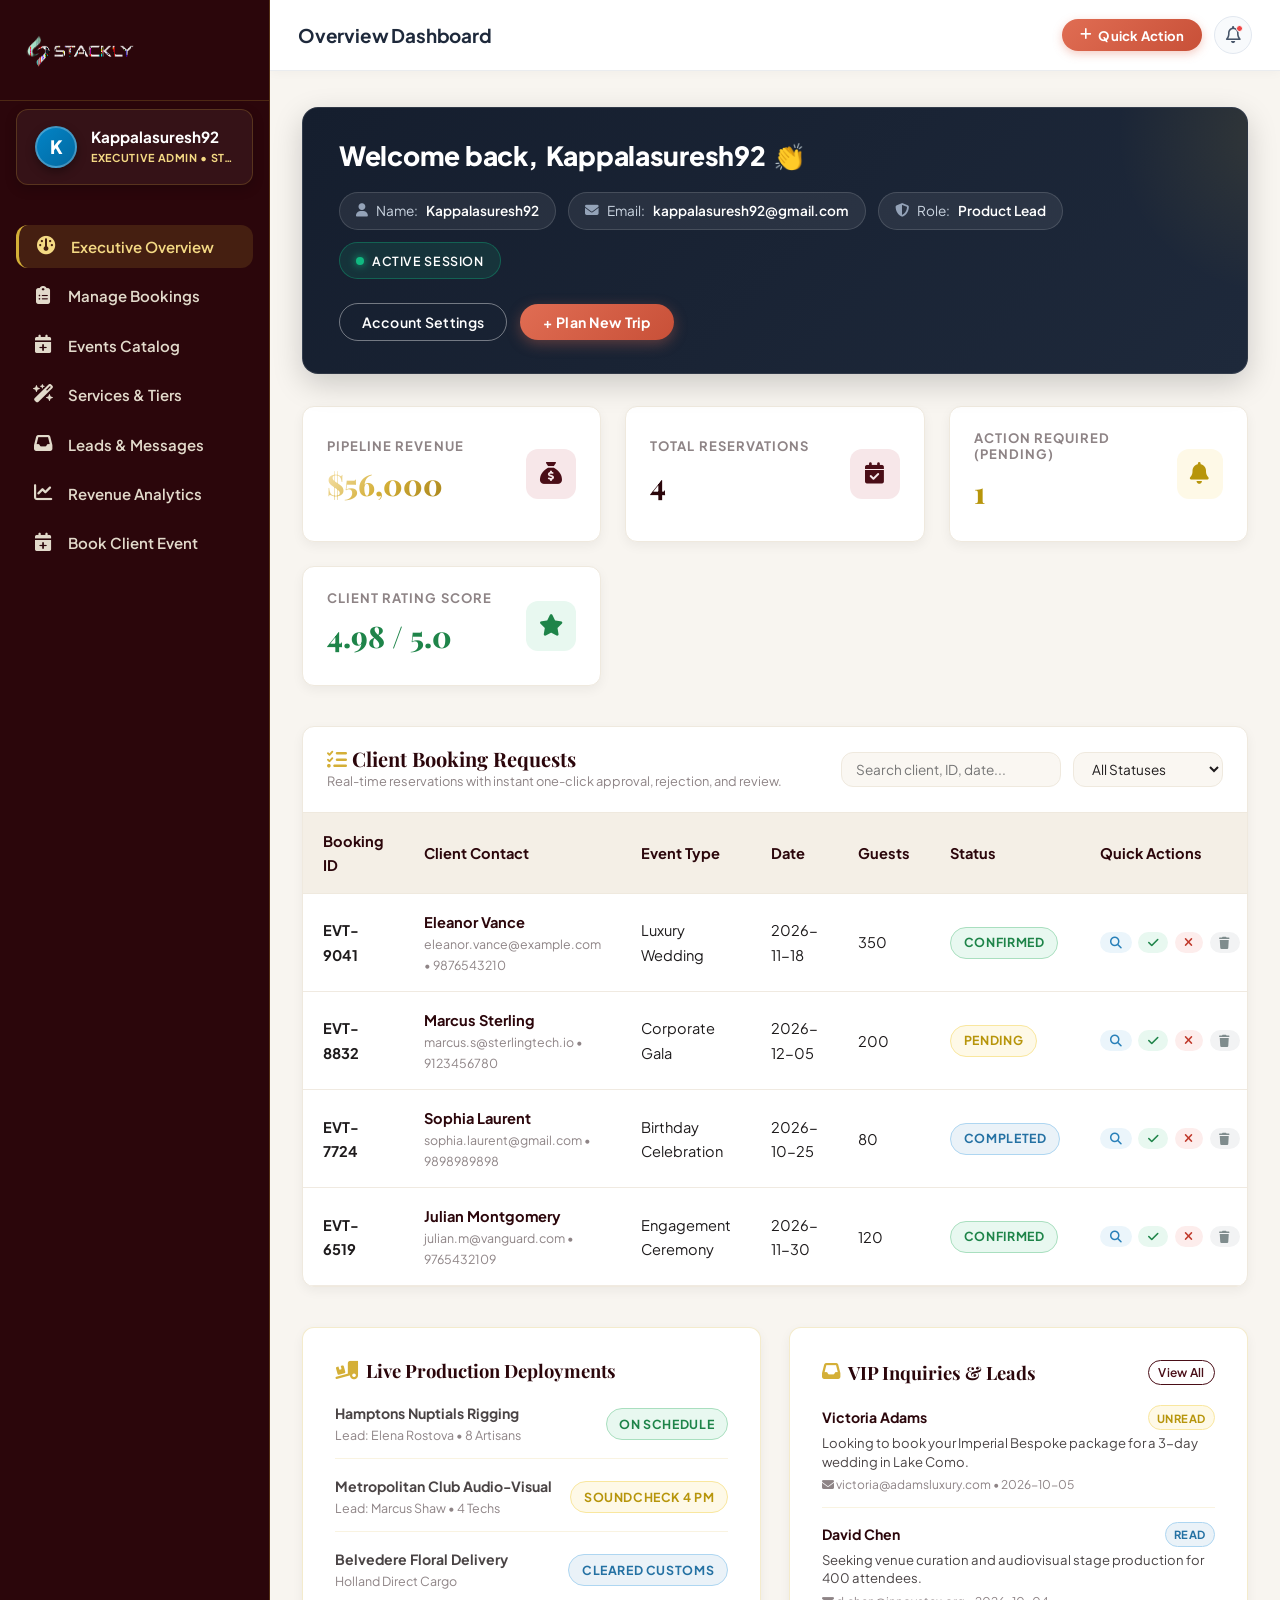
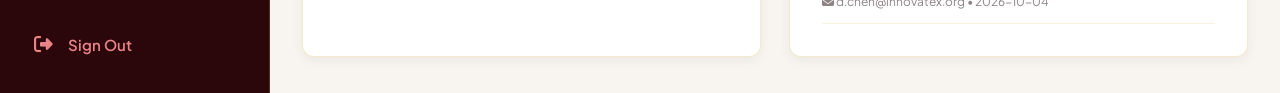
==== dashboard-admin.html @ 84f4c9cc "Complete luxury event planner site with responsive dashboards, live session sync, and mobile drawer" ====
<!DOCTYPE html>
<html lang="en">
<head>
  <meta charset="UTF-8">
  <meta name="viewport" content="width=device-width, initial-scale=1.0">
  <title>Master Executive Admin Suite | Stackly Luxury Event Planner</title>
  <meta name="description" content="Full administrative suite for managing event bookings, revenue, and client inquiries.">
  <link rel="icon" type="image/svg+xml" href="assets/favicon.svg">
  <link rel="stylesheet" href="https://cdnjs.cloudflare.com/ajax/libs/font-awesome/6.5.1/css/all.min.css">
  <link rel="stylesheet" href="css/style.css">
</head>
<body>

  <div class="dashboard-layout">
    <!-- Sidebar / Drawer -->
    <aside class="dashboard-sidebar" id="dashboard-sidebar">
      <div class="dashboard-sidebar-header">
        <a href="dashboard-admin.html" class="brand-logo" aria-label="Stackly Dashboard">
          <img src="assets/images/logo-light.png" alt="Stackly" class="logo-img">
        </a>
        <button class="dashboard-sidebar-close" id="dashboard-sidebar-close" aria-label="Close Navigation">
          <i class="fa-solid fa-xmark"></i>
        </button>
      </div>

      <!-- Sidebar User Profile Card -->
      <div class="dashboard-sidebar-user">
        <div class="sidebar-user-avatar" id="sidebar-admin-avatar">K</div>
        <div class="sidebar-user-details">
          <div class="sidebar-user-name" id="sidebar-admin-name">Kappalasuresh92</div>
          <div class="sidebar-user-role" id="sidebar-admin-role">EXECUTIVE ADMIN &bull; STACKLY</div>
        </div>
      </div>

      <nav class="dashboard-nav">
        <button class="dashboard-nav-item active" data-tab="adm-overview"><i class="fa-solid fa-gauge"></i> Executive Overview</button>
        <button class="dashboard-nav-item" data-tab="adm-bookings"><i class="fa-solid fa-clipboard-list"></i> Manage Bookings</button>
        <button class="dashboard-nav-item" data-tab="adm-events"><i class="fa-solid fa-calendar-plus"></i> Events Catalog</button>
        <button class="dashboard-nav-item" data-tab="adm-services"><i class="fa-solid fa-wand-magic-sparkles"></i> Services &amp; Tiers</button>
        <button class="dashboard-nav-item" data-tab="adm-messages"><i class="fa-solid fa-inbox"></i> Leads &amp; Messages</button>
        <button class="dashboard-nav-item" data-tab="adm-reports"><i class="fa-solid fa-chart-line"></i> Revenue Analytics</button>
        <button class="dashboard-nav-item" data-tab="adm-book-event"><i class="fa-solid fa-calendar-plus"></i> Book Client Event</button>
        <a href="login.html" class="dashboard-nav-item logout logout-trigger"><i class="fa-solid fa-right-from-bracket"></i> Sign Out</a>
      </nav>
    </aside>

    <!-- Mobile Drawer Backdrop -->
    <div class="dashboard-backdrop" id="dashboard-backdrop"></div>

    <!-- Main Content Area -->
    <main class="dashboard-main">
      <!-- Topbar Header -->
      <header class="dashboard-topbar">
        <div class="topbar-left">
          <button class="dashboard-hamburger-btn" id="dashboard-hamburger-btn" aria-label="Open Navigation">
            <i class="fa-solid fa-bars"></i>
          </button>
          <h1 class="topbar-title">Overview Dashboard</h1>
        </div>

        <div class="topbar-right">
          <button class="btn btn-quick-action" onclick="document.querySelector('[data-tab=adm-book-event]').click()">
            <i class="fa-solid fa-plus"></i> Quick Action
          </button>
          <button class="topbar-bell-btn" onclick="showToast('You have 1 pending booking request to review.', 'info')" aria-label="Notifications">
            <i class="fa-regular fa-bell"></i>
            <span class="bell-badge-dot"></span>
          </button>
        </div>
      </header>

      <div class="dashboard-content-body">
        <!-- ==================== TAB 1: EXECUTIVE OVERVIEW ==================== -->
        <div class="dashboard-tab-content active" id="adm-overview">
          <!-- Executive Welcome & Active Credentials Card -->
          <div class="dashboard-welcome-banner">
            <div class="welcome-banner-header">
              <h2 class="welcome-banner-title">Welcome back,<br><span id="admin-welcome-name">Kappalasuresh92</span> <span class="wave-emoji">&#x1F44F;</span></h2>
            </div>
            
            <div class="welcome-credentials-pills">
              <div class="credential-pill">
                <i class="fa-solid fa-user"></i> <span>Name:</span> <strong id="admin-cred-name">Kappalasuresh92</strong>
              </div>
              <div class="credential-pill">
                <i class="fa-solid fa-envelope"></i> <span>Email:</span> <strong id="admin-cred-email">kappalasuresh92@gmail.com</strong>
              </div>
              <div class="credential-pill">
                <i class="fa-solid fa-shield-halved"></i> <span>Role:</span> <strong id="admin-cred-role">System Administrator</strong>
              </div>
              <div class="credential-pill active-session-pill">
                <span class="pulse-indicator"></span> <strong>ACTIVE SESSION</strong>
              </div>
            </div>

            <div class="welcome-banner-actions">
              <button type="button" class="btn btn-outline-light btn-sm" onclick="document.querySelector('[data-tab=adm-services]').click()">Account Settings</button>
              <button type="button" class="btn btn-plan-new btn-sm" onclick="document.querySelector('[data-tab=adm-book-event]').click()">+ Plan New Trip</button>
            </div>
          </div>
          <!-- KPI Metrics Row -->
          <div class="stats-cards-grid">
            <div class="stat-metric-card">
              <div class="stat-metric-info">
                <h4>Pipeline Revenue</h4>
                <div class="value text-gold-gradient" id="admin-total-revenue">$148,500</div>
              </div>
              <div class="stat-metric-icon"><i class="fa-solid fa-sack-dollar"></i></div>
            </div>

            <div class="stat-metric-card">
              <div class="stat-metric-info">
                <h4>Total Reservations</h4>
                <div class="value" id="admin-total-bookings">4</div>
              </div>
              <div class="stat-metric-icon"><i class="fa-solid fa-calendar-check"></i></div>
            </div>

            <div class="stat-metric-card">
              <div class="stat-metric-info">
                <h4>Action Required (Pending)</h4>
                <div class="value" id="admin-pending-bookings" style="color:#B7950B;">1</div>
              </div>
              <div class="stat-metric-icon" style="background:#FEF9E7; color:#B7950B;"><i class="fa-solid fa-bell"></i></div>
            </div>

            <div class="stat-metric-card">
              <div class="stat-metric-info">
                <h4>Client Rating Score</h4>
                <div class="value" style="color:#1E8449;">4.98 / 5.0</div>
              </div>
              <div class="stat-metric-icon" style="background:#E8F8F0; color:#1E8449;"><i class="fa-solid fa-star"></i></div>
            </div>
          </div>

          <!-- Master Bookings Table Console -->
          <div class="data-table-container" id="admin-bookings">
            <div class="data-table-header">
              <div>
                <h3 style="font-size:1.25rem; color:var(--burgundy-dark);"><i class="fa-solid fa-list-check" style="color:var(--gold);"></i> Client Booking Requests</h3>
                <p style="font-size:0.8rem; color:var(--text-muted); margin:0;">Real-time reservations with instant one-click approval, rejection, and review.</p>
              </div>
              <div style="display:flex; gap:0.75rem; flex-wrap:wrap;">
                <input type="text" id="admin-search-input" placeholder="Search client, ID, date..." class="form-control" style="width:220px; padding:0.45rem 0.85rem; font-size:0.85rem;">
                <select id="admin-filter-status" class="form-control" style="width:150px; padding:0.45rem 0.85rem; font-size:0.85rem;">
                  <option value="All">All Statuses</option>
                  <option value="Confirmed">Confirmed</option>
                  <option value="Pending">Pending</option>
                  <option value="Rejected">Rejected</option>
                  <option value="Completed">Completed</option>
                </select>
              </div>
            </div>
            <div class="data-table-wrapper">
              <table class="custom-table">
                <thead>
                  <tr>
                    <th>Booking ID</th>
                    <th>Client Contact</th>
                    <th>Event Type</th>
                    <th>Date</th>
                    <th>Guests</th>
                    <th>Status</th>
                    <th>Quick Actions</th>
                  </tr>
                </thead>
                <tbody id="admin-bookings-table-body">
                  <!-- Populated dynamically via JS -->
                </tbody>
              </table>
            </div>
          </div>

          <!-- Logistics Deployment & Leads Desk -->
          <div style="display:grid; grid-template-columns:repeat(auto-fit, minmax(260px, 1fr)); gap:1.75rem; margin-top:2.5rem;">
            <div style="background:var(--ivory-light); border-radius:var(--radius-md); padding:2rem; border:1px solid rgba(212,175,55,0.25); box-shadow:var(--shadow-sm);">
              <h4 style="color:var(--burgundy-dark); font-size:1.15rem; margin-bottom:1.25rem; display:flex; align-items:center; gap:0.5rem;">
                <i class="fa-solid fa-truck-ramp-box" style="color:var(--gold);"></i> Live Production Deployments
              </h4>
              <div style="display:flex; flex-direction:column; gap:1rem; font-size:0.88rem;">
                <div style="display:flex; justify-content:space-between; align-items:center; padding-bottom:0.75rem; border-bottom:1px solid rgba(212,175,55,0.15);">
                  <div>
                    <strong>Hamptons Nuptials Rigging</strong>
                    <div style="font-size:0.78rem; color:var(--text-muted);">Lead: Elena Rostova &bull; 8 Artisans</div>
                  </div>
                  <span class="status-badge confirmed">On Schedule</span>
                </div>
                <div style="display:flex; justify-content:space-between; align-items:center; padding-bottom:0.75rem; border-bottom:1px solid rgba(212,175,55,0.15);">
                  <div>
                    <strong>Metropolitan Club Audio-Visual</strong>
                    <div style="font-size:0.78rem; color:var(--text-muted);">Lead: Marcus Shaw &bull; 4 Techs</div>
                  </div>
                  <span class="status-badge pending">Soundcheck 4 PM</span>
                </div>
                <div style="display:flex; justify-content:space-between; align-items:center;">
                  <div>
                    <strong>Belvedere Floral Delivery</strong>
                    <div style="font-size:0.78rem; color:var(--text-muted);">Holland Direct Cargo</div>
                  </div>
                  <span class="status-badge completed">Cleared Customs</span>
                </div>
              </div>
            </div>

            <div style="background:var(--ivory-light); border-radius:var(--radius-md); padding:2rem; border:1px solid rgba(212,175,55,0.25); box-shadow:var(--shadow-sm);">
              <div style="display:flex; justify-content:space-between; align-items:center; margin-bottom:1.25rem;">
                <h4 style="color:var(--burgundy-dark); font-size:1.15rem; margin:0; display:flex; align-items:center; gap:0.5rem;">
                  <i class="fa-solid fa-inbox" style="color:var(--gold);"></i> VIP Inquiries &amp; Leads
                </h4>
                <button onclick="document.querySelector('[data-tab=adm-messages]').click()" class="btn btn-outline btn-sm" style="padding:0.25rem 0.6rem; font-size:0.75rem;">View All</button>
              </div>
              <div id="admin-quick-leads-list" style="display:flex; flex-direction:column; gap:0.85rem; font-size:0.88rem;">
                <!-- Populated dynamically via JS -->
              </div>
            </div>
          </div>
        </div>

        <!-- ==================== TAB 2: MANAGE BOOKINGS FULL ==================== -->
        <div class="dashboard-tab-content" id="adm-bookings">
          <div class="data-table-container">
            <div class="data-table-header">
              <div>
                <h3 style="font-size:1.35rem; color:var(--burgundy-dark);"><i class="fa-solid fa-clipboard-list" style="color:var(--gold);"></i> Complete Client Database</h3>
                <p style="font-size:0.85rem; color:var(--text-muted); margin:0;">Full administrative control: approve, reject, reschedule, or export reservations.</p>
              </div>
              <button onclick="exportBookingsCSV()" class="btn btn-outline btn-sm"><i class="fa-solid fa-download"></i> Export CSV</button>
            </div>
            <div class="data-table-wrapper">
              <table class="custom-table">
                <thead>
                  <tr>
                    <th>ID</th>
                    <th>Client Name</th>
                    <th>Email / Phone</th>
                    <th>Type</th>
                    <th>Date</th>
                    <th>Guests</th>
                    <th>Package</th>
                    <th>Status</th>
                    <th>Actions</th>
                  </tr>
                </thead>
                <tbody id="admin-full-bookings-body">
                  <!-- Populated via script.js -->
                </tbody>
              </table>
            </div>
          </div>
        </div>

        <!-- ==================== TAB 3: EVENTS CATALOG ==================== -->
        <div class="dashboard-tab-content" id="adm-events">
          <div style="background:var(--ivory-light); border-radius:var(--radius-lg); padding:2.5rem; border:1px solid rgba(212,175,55,0.25); box-shadow:var(--shadow-sm);">
            <div style="display:flex; justify-content:space-between; align-items:center; margin-bottom:2rem; flex-wrap:wrap; gap:1rem;">
              <div>
                <h3 style="font-size:1.45rem; color:var(--burgundy-dark);"><i class="fa-solid fa-calendar-plus" style="color:var(--gold);"></i> Master Events Catalog</h3>
                <p style="color:var(--text-muted); font-size:0.85rem; margin:0;">Active public galas and ticketed celebration experiences.</p>
              </div>
              <button onclick="document.getElementById('add-event-modal').classList.add('active')" class="btn btn-primary btn-sm"><i class="fa-solid fa-plus"></i> Create New Event</button>
            </div>

            <div style="display:grid; grid-template-columns:repeat(auto-fit, minmax(280px, 1fr)); gap:1.75rem;">
              <div style="background:var(--ivory); border-radius:var(--radius-md); border:1px solid var(--ivory-dark); padding:1.5rem;">
                <span class="status-badge confirmed" style="margin-bottom:0.75rem; display:inline-block;">Published</span>
                <h4 style="font-size:1.15rem; color:var(--burgundy-dark); margin-bottom:0.4rem;">The Imperial Grand Wedding Gala</h4>
                <p style="font-size:0.85rem; color:var(--text-body); margin-bottom:1rem;">The Grand St. Regis Ballroom &bull; Nov 18, 2026</p>
                <div style="display:flex; justify-content:space-between; font-size:0.8rem; font-weight:600; color:var(--text-muted); border-top:1px solid rgba(212,175,55,0.2); padding-top:0.75rem;">
                  <span>Capacity: 350 Guests</span>
                  <span style="color:#27ae60;">320 Confirmed</span>
                </div>
              </div>

              <div style="background:var(--ivory); border-radius:var(--radius-md); border:1px solid var(--ivory-dark); padding:1.5rem;">
                <span class="status-badge confirmed" style="margin-bottom:0.75rem; display:inline-block;">Published</span>
                <h4 style="font-size:1.15rem; color:var(--burgundy-dark); margin-bottom:0.4rem;">Global Haute Leaders Awards</h4>
                <p style="font-size:0.85rem; color:var(--text-body); margin-bottom:1rem;">Metropolitan Club &bull; Jan 12, 2027</p>
                <div style="display:flex; justify-content:space-between; font-size:0.8rem; font-weight:600; color:var(--text-muted); border-top:1px solid rgba(212,175,55,0.2); padding-top:0.75rem;">
                  <span>Capacity: 400 Delegates</span>
                  <span style="color:#27ae60;">385 Registered</span>
                </div>
              </div>

              <div style="background:var(--ivory); border-radius:var(--radius-md); border:1px solid var(--ivory-dark); padding:1.5rem;">
                <span class="status-badge pending" style="margin-bottom:0.75rem; display:inline-block;">Draft Review</span>
                <h4 style="font-size:1.15rem; color:var(--burgundy-dark); margin-bottom:0.4rem;">Belvedere Glasshouse Soirée</h4>
                <p style="font-size:0.85rem; color:var(--text-body); margin-bottom:1rem;">Belvedere Glasshouse &bull; Dec 05, 2026</p>
                <div style="display:flex; justify-content:space-between; font-size:0.8rem; font-weight:600; color:var(--text-muted); border-top:1px solid rgba(212,175,55,0.2); padding-top:0.75rem;">
                  <span>Capacity: 120 VIPs</span>
                  <span style="color:#f39c12;">Pending Holds</span>
                </div>
              </div>
            </div>
          </div>
        </div>

        <!-- ==================== TAB 4: SERVICES & TIERS ==================== -->
        <div class="dashboard-tab-content" id="adm-services">
          <div style="background:var(--ivory-light); border-radius:var(--radius-lg); padding:2.5rem; border:1px solid rgba(212,175,55,0.25); box-shadow:var(--shadow-sm);">
            <h3 style="font-size:1.45rem; color:var(--burgundy-dark); margin-bottom:1.5rem;"><i class="fa-solid fa-wand-magic-sparkles" style="color:var(--gold);"></i> Services &amp; Pricing Management</h3>
            
            <div style="display:grid; grid-template-columns:repeat(auto-fit, minmax(260px, 1fr)); gap:1.75rem;">
              <div style="background:var(--ivory); border-radius:var(--radius-md); padding:1.75rem; border:1px solid var(--ivory-dark);">
                <div style="display:flex; justify-content:space-between; align-items:center; margin-bottom:0.75rem;">
                  <h4 style="font-size:1.2rem; color:var(--burgundy-dark); margin:0;">Classic Elegance</h4>
                  <strong style="color:var(--burgundy); font-size:1.15rem;">$2,500+</strong>
                </div>
                <p style="font-size:0.85rem; color:var(--text-muted); margin-bottom:1rem;">Day-of execution, 8 hours coordination, baseline florals.</p>
                <button onclick="showToast('Tier pricing updated.', 'success')" class="btn btn-outline btn-sm" style="width:100%;">Edit Tier Rules</button>
              </div>

              <div style="background:var(--ivory); border-radius:var(--radius-md); padding:1.75rem; border:1px solid var(--ivory-dark);">
                <div style="display:flex; justify-content:space-between; align-items:center; margin-bottom:0.75rem;">
                  <h4 style="font-size:1.2rem; color:var(--burgundy-dark); margin:0;">Royal Grande</h4>
                  <strong style="color:var(--burgundy); font-size:1.15rem;">$5,900+</strong>
                </div>
                <p style="font-size:0.85rem; color:var(--text-muted); margin-bottom:1rem;">Full bespoke design, 3D renders, custom lighting, 8 staff.</p>
                <button onclick="showToast('Tier pricing updated.', 'success')" class="btn btn-outline btn-sm" style="width:100%;">Edit Tier Rules</button>
              </div>

              <div style="background:var(--ivory); border-radius:var(--radius-md); padding:1.75rem; border:1px solid var(--gold);">
                <div style="display:flex; justify-content:space-between; align-items:center; margin-bottom:0.75rem;">
                  <h4 style="font-size:1.2rem; color:var(--burgundy-dark); margin:0;">Imperial Bespoke</h4>
                  <strong style="color:var(--burgundy); font-size:1.15rem;">$12,500+</strong>
                </div>
                <p style="font-size:0.85rem; color:var(--text-muted); margin-bottom:1rem;">Haute production, 4K VR, imported botanicals, 16+ concierge crew.</p>
                <button onclick="showToast('Tier pricing updated.', 'success')" class="btn btn-primary btn-sm" style="width:100%;">Edit Tier Rules</button>
              </div>
            </div>
          </div>
        </div>

        <!-- ==================== TAB 5: LEADS & MESSAGES ==================== -->
        <div class="dashboard-tab-content" id="adm-messages">
          <div class="data-table-container">
            <div class="data-table-header">
              <div>
                <h3 style="font-size:1.35rem; color:var(--burgundy-dark);"><i class="fa-solid fa-envelope-open-text" style="color:var(--gold);"></i> Client Messages &amp; Inquiry Inbox</h3>
                <p style="font-size:0.85rem; color:var(--text-muted); margin:0;">Direct inquiries submitted through website forms and concierge hotlines.</p>
              </div>
            </div>
            <div id="admin-inbox-list" style="padding:1.5rem; display:flex; flex-direction:column; gap:1rem;">
              <!-- Rendered dynamically from script.js -->
            </div>
          </div>
        </div>

        <!-- ==================== TAB 6: REVENUE ANALYTICS ==================== -->
        <div class="dashboard-tab-content" id="adm-reports">
          <div style="background:var(--ivory-light); border-radius:var(--radius-lg); padding:2.5rem; border:1px solid rgba(212,175,55,0.25); box-shadow:var(--shadow-sm);">
            <h3 style="font-size:1.45rem; color:var(--burgundy-dark); margin-bottom:1.5rem;"><i class="fa-solid fa-chart-line" style="color:var(--gold);"></i> Revenue &amp; Category Analytics</h3>
            
            <div style="display:grid; grid-template-columns:repeat(auto-fit, minmax(280px, 1fr)); gap:2rem;">
              <div>
                <h4 style="font-size:1.1rem; color:var(--burgundy-dark); margin-bottom:1rem;">Revenue Breakdown by Category</h4>
                <div style="display:flex; flex-direction:column; gap:1rem;">
                  <div>
                    <div style="display:flex; justify-content:space-between; font-size:0.85rem; font-weight:600; margin-bottom:0.35rem;">
                      <span>Royal Nuptials &amp; Weddings</span>
                      <strong style="color:var(--burgundy);">$86,000 (58%)</strong>
                    </div>
                    <div style="height:8px; background:#EAE4D9; border-radius:4px; overflow:hidden;">
                      <div style="width:58%; height:100%; background:var(--burgundy);"></div>
                    </div>
                  </div>

                  <div>
                    <div style="display:flex; justify-content:space-between; font-size:0.85rem; font-weight:600; margin-bottom:0.35rem;">
                      <span>Corporate &amp; Leadership Summits</span>
                      <strong style="color:var(--gold-dark);">$38,500 (26%)</strong>
                    </div>
                    <div style="height:8px; background:#EAE4D9; border-radius:4px; overflow:hidden;">
                      <div style="width:26%; height:100%; background:var(--gold);"></div>
                    </div>
                  </div>

                  <div>
                    <div style="display:flex; justify-content:space-between; font-size:0.85rem; font-weight:600; margin-bottom:0.35rem;">
                      <span>Private Soir&eacute;es &amp; Anniversaries</span>
                      <strong style="color:#27ae60;">$24,000 (16%)</strong>
                    </div>
                    <div style="height:8px; background:#EAE4D9; border-radius:4px; overflow:hidden;">
                      <div style="width:16%; height:100%; background:#27ae60;"></div>
                    </div>
                  </div>
                </div>
              </div>

              <div style="background:var(--ivory); border-radius:var(--radius-md); padding:1.75rem; border:1px solid var(--ivory-dark);">
                <h4 style="font-size:1.1rem; color:var(--burgundy-dark); margin-bottom:0.75rem;">Year-over-Year Growth Summary</h4>
                <p style="font-size:0.88rem; color:var(--text-body); line-height:1.6; margin-bottom:1rem;">
                  Q3/Q4 booking reservations have grown by <strong>+34%</strong> compared to the previous fiscal year, driven predominantly by destination galas in Lake Como and New York flagship ballroom buyouts.
                </p>
                <div style="font-size:0.8rem; color:var(--text-muted);"><i class="fa-solid fa-circle-info" style="color:var(--gold);"></i> Audited by Deloitte Luxury Advisory</div>
              </div>
            </div>
          </div>
        </div>


        <!-- ==================== TAB: BOOK CLIENT EVENT (INSIDE ADMIN DASHBOARD) ==================== -->
        <div class="dashboard-tab-content" id="adm-book-event">
          <div style="background:var(--ivory-light); border-radius:var(--radius-lg); padding:2.5rem; border:1px solid rgba(212,175,55,0.25); box-shadow:var(--shadow-sm); max-width:900px;">
            <div class="section-header" style="text-align:left; margin-bottom:2rem;">
              <div class="section-tag gold"><i class="fa-solid fa-calendar-plus"></i> Concierge Direct Entry</div>
              <h3 style="font-size:1.65rem; color:var(--burgundy-dark); margin-bottom:0.4rem;">Create Client Reservation</h3>
              <p style="color:var(--text-muted); font-size:0.92rem;">Direct administrative registration of new client bookings and VIP calendar holds.</p>
            </div>

            <form id="admin-booking-form" novalidate>
              <div class="form-grid">
                <!-- Customer Name -->
                <div class="form-group">
                  <label class="form-label" for="adm-book-name">
                    <i class="fa-regular fa-user" style="color:var(--gold);"></i> Client Full Name <span class="required">*</span>
                  </label>
                  <input type="text" id="adm-book-name" class="form-control" placeholder="e.g. Marcus Sterling" pattern="[A-Za-z\s]+" title="Letters and spaces only" oninput="this.value = this.value.replace(/[^a-zA-Z\s]/g, '')" required>
                </div>

                <!-- Email Address -->
                <div class="form-group">
                  <label class="form-label" for="adm-book-email">
                    <i class="fa-regular fa-envelope" style="color:var(--gold);"></i> Client Email <span class="required">*</span>
                  </label>
                  <input type="email" id="adm-book-email" class="form-control" placeholder="e.g. marcus@sterling.io" required>
                </div>

                <!-- Mobile Phone -->
                <div class="form-group">
                  <label class="form-label" for="adm-book-phone">
                    <i class="fa-solid fa-phone" style="color:var(--gold);"></i> Mobile Number (10 Digits) <span class="required">*</span>
                  </label>
                  <input type="tel" id="adm-book-phone" maxlength="10" pattern="[0-9]{10}" inputmode="numeric" title="10-digit number" class="form-control" placeholder="e.g. 9123456780" oninput="this.value = this.value.replace(/\D/g, '').slice(0, 10)" required>
                </div>

                <!-- Event Type -->
                <div class="form-group">
                  <label class="form-label" for="adm-book-type">
                    <i class="fa-solid fa-wand-magic-sparkles" style="color:var(--gold);"></i> Event Category <span class="required">*</span>
                  </label>
                  <select id="adm-book-type" class="form-control" required>
                    <option value="">-- Select Event Category --</option>
                    <option value="Luxury Wedding">Royal Wedding &amp; Reception</option>
                    <option value="Corporate Gala" selected>Corporate Gala / Leadership Summit</option>
                    <option value="Birthday Celebration">Milestone Birthday Celebration</option>
                    <option value="Engagement Ceremony">Engagement &amp; Proposal Soirée</option>
                    <option value="Anniversary Celebration">Golden / Silver Anniversary</option>
                    <option value="Private Celebration">Private VIP Estate Soirée</option>
                  </select>
                </div>

                <!-- Event Date -->
                <div class="form-group">
                  <label class="form-label" for="adm-book-date">
                    <i class="fa-regular fa-calendar" style="color:var(--gold);"></i> Reservation Date <span class="required">*</span>
                  </label>
                  <input type="date" id="adm-book-date" class="form-control" required>
                </div>

                <!-- Number of Guests -->
                <div class="form-group">
                  <label class="form-label" for="adm-book-guests">
                    <i class="fa-solid fa-users" style="color:var(--gold);"></i> Confirmed Guests <span class="required">*</span>
                  </label>
                  <input type="number" id="adm-book-guests" min="1" max="5000" class="form-control" placeholder="e.g. 300" required value="150">
                </div>

                <!-- Event Location -->
                <div class="form-group">
                  <label class="form-label" for="adm-book-location">
                    <i class="fa-solid fa-location-dot" style="color:var(--gold);"></i> Venue / Ballroom <span class="required">*</span>
                  </label>
                  <input type="text" id="adm-book-location" class="form-control" placeholder="e.g. Skyline Terrace &amp; Pavilion" required>
                </div>

                <!-- Budget Range -->
                <div class="form-group">
                  <label class="form-label" for="adm-book-budget">
                    <i class="fa-solid fa-dollar-sign" style="color:var(--gold);"></i> Contracted Budget <span class="required">*</span>
                  </label>
                  <select id="adm-book-budget" class="form-control" required>
                    <option value="$5,000 - $10,000">$5,000 - $10,000 (Classic)</option>
                    <option value="$10,000 - $25,000" selected>$10,000 - $25,000 (Royal Grande)</option>
                    <option value="$25,000 - $50,000">$25,000 - $50,000 (Haute Curation)</option>
                    <option value="$50,000+">$50,000+ (Imperial Bespoke)</option>
                  </select>
                </div>

                <!-- Package Selection -->
                <div class="form-group">
                  <label class="form-label" for="adm-book-package">
                    <i class="fa-solid fa-gem" style="color:var(--gold);"></i> Selected Package
                  </label>
                  <select id="adm-book-package" class="form-control">
                    <option value="Classic Elegance">Classic Elegance</option>
                    <option value="Royal Grande" selected>Royal Grande</option>
                    <option value="Imperial Bespoke">Imperial Bespoke</option>
                    <option value="Custom Curated">Custom Tailored Proposal</option>
                  </select>
                </div>

                <!-- Initial Status -->
                <div class="form-group">
                  <label class="form-label" for="adm-book-status">
                    <i class="fa-solid fa-shield-halved" style="color:var(--gold);"></i> Reservation Status
                  </label>
                  <select id="adm-book-status" class="form-control">
                    <option value="Confirmed" selected>Confirmed (Deposit Received)</option>
                    <option value="Pending">Pending Review</option>
                  </select>
                </div>

                <!-- Vision & Notes -->
                <div class="form-group full-width">
                  <label class="form-label" for="adm-book-notes">
                    <i class="fa-regular fa-comment-dots" style="color:var(--gold);"></i> Production Notes &amp; Special Directives
                  </label>
                  <textarea id="adm-book-notes" rows="4" class="form-control" placeholder="Production specifications, stage layout, lighting rider..."></textarea>
                </div>
              </div>

              <div style="margin-top:2rem; display:flex; gap:1rem; flex-wrap:wrap;">
                <button type="submit" class="btn btn-primary btn-lg">
                  <i class="fa-solid fa-plus-circle"></i> Save &amp; Add Reservation
                </button>
                <button type="button" onclick="document.querySelector('[data-tab=adm-overview]').click()" class="btn btn-outline btn-lg">
                  Cancel
                </button>
              </div>
            </form>
          </div>
        </div>

      </div>
    </main>
  </div>

  <!-- Add Event Modal -->
  <div class="lightbox-modal" id="add-event-modal" aria-modal="true" role="dialog">
    <div style="background:var(--ivory-light); max-width:550px; width:90%; border-radius:var(--radius-lg); border:2px solid var(--gold); padding:2.5rem; position:relative; box-shadow:0 25px 70px rgba(0,0,0,0.5); max-height:90vh; overflow-y:auto;">
      <button onclick="document.getElementById('add-event-modal').classList.remove('active')" style="position:absolute; top:1.25rem; right:1.25rem; font-size:1.5rem; background:none; border:none; color:var(--burgundy); cursor:pointer;">&times;</button>
      
      <h3 style="font-size:1.4rem; color:var(--burgundy-dark); margin-bottom:1.25rem; text-align:center;">Create New Catalog Event</h3>
      <form onsubmit="event.preventDefault(); document.getElementById('add-event-modal').classList.remove('active'); showToast('New event added to public catalog!', 'success'); this.reset();">
        <div class="form-group">
          <label class="form-label">Event Title</label>
          <input type="text" class="form-control" placeholder="e.g. Monte Carlo Yacht Gala" required>
        </div>
        <div class="form-group">
          <label class="form-label">Venue Location</label>
          <input type="text" class="form-control" placeholder="e.g. Monaco Yacht Club" required>
        </div>
        <div class="form-grid">
          <div class="form-group">
            <label class="form-label">Date</label>
            <input type="date" class="form-control" required>
          </div>
          <div class="form-group">
            <label class="form-label">Capacity</label>
            <input type="number" class="form-control" placeholder="250" required>
          </div>
        </div>
        <button type="submit" class="btn btn-primary" style="width:100%; margin-top:1rem;">Publish Event</button>
      </form>
    </div>
  </div>

  <!-- Admin Inspection Modal -->
  <div class="lightbox-modal" id="admin-booking-inspect-modal" aria-modal="true" role="dialog">
    <div style="background:var(--ivory-light); max-width:600px; width:90%; border-radius:var(--radius-lg); border:2px solid var(--gold); padding:2.5rem; position:relative; box-shadow:0 25px 70px rgba(0,0,0,0.5); max-height:90vh; overflow-y:auto;">
      <button onclick="document.getElementById('admin-booking-inspect-modal').classList.remove('active')" style="position:absolute; top:1.25rem; right:1.25rem; font-size:1.5rem; background:none; border:none; color:var(--burgundy); cursor:pointer;">&times;</button>
      
      <div style="text-align:center; margin-bottom:1.5rem;">
        <span class="status-badge confirmed" id="adm-modal-status">Confirmed</span>
        <h3 style="font-size:1.6rem; color:var(--burgundy-dark); margin:0.75rem 0 0.25rem 0;" id="adm-modal-client">Client Inspection</h3>
        <p style="color:var(--text-muted); font-size:0.85rem;" id="adm-modal-id">Booking #EVT-9041</p>
      </div>

      <div style="background:var(--ivory); padding:1.25rem; border-radius:var(--radius-md); border:1px solid var(--ivory-dark); margin-bottom:1.5rem; font-size:0.9rem; display:flex; flex-direction:column; gap:0.6rem;">
        <div><strong>Email:</strong> <span id="adm-modal-email">client@example.com</span></div>
        <div><strong>Phone:</strong> <span id="adm-modal-phone">9876543210</span></div>
        <div><strong>Venue:</strong> <span id="adm-modal-location">The Grand Ballroom</span></div>
        <div><strong>Date:</strong> <span id="adm-modal-date">2026-11-18</span></div>
        <div><strong>Guests:</strong> <span id="adm-modal-guests">350</span></div>
        <div><strong>Package:</strong> <span id="adm-modal-package">Imperial Bespoke</span></div>
        <div><strong>Notes:</strong> <span id="adm-modal-notes">Burgundy theme.</span></div>
      </div>

      <div style="display:flex; gap:0.75rem; justify-content:center;">
        <button onclick="updateBookingStatus(document.getElementById('adm-modal-id').dataset.rawId, 'Confirmed'); document.getElementById('admin-booking-inspect-modal').classList.remove('active');" class="btn btn-sm" style="background:#E8F8F0; color:#1E8449; padding:0.6rem 1.25rem; font-weight:700;"><i class="fa-solid fa-check"></i> Approve</button>
        <button onclick="updateBookingStatus(document.getElementById('adm-modal-id').dataset.rawId, 'Rejected'); document.getElementById('admin-booking-inspect-modal').classList.remove('active');" class="btn btn-sm" style="background:#FDEDEC; color:#C0392B; padding:0.6rem 1.25rem; font-weight:700;"><i class="fa-solid fa-xmark"></i> Reject</button>
      </div>
    </div>
  </div>

  <div id="toast-container"></div>
  <script src="js/script.js"></script>
</body>
</html>
---- css/style.css ----
/* ==========================================================================
   EVENTORA - LUXURY EVENT PLANNER DESIGN SYSTEM
   Color Palette: Deep Burgundy, Champagne Gold, Ivory White, Blush Pink, Dark Charcoal
   ========================================================================== */

@import url('https://fonts.googleapis.com/css2?family=Cormorant+Garamond:ital,wght@0,400;0,600;0,700;1,400&family=Playfair+Display:ital,wght@0,400;0,600;0,700;0,900;1,400&family=Plus+Jakarta+Sans:wght@300;400;500;600;700&display=swap');

:root {
  /* Primary Colors */
  --burgundy: #4A0E17;
  --burgundy-dark: #2B060B;
  --burgundy-deep: #1A0306;
  --burgundy-light: #6A1823;
  --burgundy-soft: #852230;

  /* Accent Gold */
  --gold: #D4AF37;
  --gold-light: #F4D984;
  --gold-dark: #A48118;
  --gold-gradient: linear-gradient(135deg, #F9E7B9 0%, #D4AF37 50%, #A8841B 100%);
  --gold-glow: 0 0 20px rgba(212, 175, 55, 0.35);

  /* Neutrals & Ivory */
  --ivory: #FAF7F2;
  --ivory-light: #FFFFFF;
  --ivory-dark: #EFE9DE;
  --ivory-muted: #E2DACB;

  /* Blush Pink */
  --blush: #F7E7E9;
  --blush-light: #FCF4F5;
  --blush-dark: #E8C9CE;

  /* Dark Charcoal */
  --charcoal: #1E1B1C;
  --charcoal-light: #2D2829;
  --charcoal-card: #252021;
  --charcoal-border: #3D3537;
  --text-muted: #8E8486;
  --text-body: #4A4445;

  /* Typography */
  --font-serif: 'Playfair Display', 'Cormorant Garamond', Georgia, serif;
  --font-heading: 'Cormorant Garamond', 'Playfair Display', Georgia, serif;
  --font-sans: 'Plus Jakarta Sans', system-ui, -apple-system, sans-serif;

  /* Transitions & Shadows */
  --transition-fast: 0.2s cubic-bezier(0.4, 0, 0.2, 1);
  --transition-smooth: 0.35s cubic-bezier(0.4, 0, 0.2, 1);
  --transition-slow: 0.6s cubic-bezier(0.4, 0, 0.2, 1);
  --shadow-sm: 0 4px 12px rgba(26, 3, 6, 0.05);
  --shadow-md: 0 8px 24px rgba(26, 3, 6, 0.08);
  --shadow-lg: 0 16px 40px rgba(26, 3, 6, 0.12);
  --shadow-xl: 0 24px 60px rgba(26, 3, 6, 0.18);
  --shadow-gold: 0 8px 30px rgba(212, 175, 55, 0.25);

  /* Radius */
  --radius-sm: 6px;
  --radius-md: 12px;
  --radius-lg: 20px;
  --radius-full: 9999px;
}

/* Base resets */
*, *::before, *::after {
  box-sizing: border-box;
  margin: 0;
  padding: 0;
}

html {
  scroll-behavior: smooth;
  font-size: 16px;
}

body {
  font-family: var(--font-sans);
  color: var(--text-body);
  background-color: var(--ivory);
  line-height: 1.65;
  -webkit-font-smoothing: antialiased;
  -moz-osx-font-smoothing: grayscale;
  overflow-x: hidden;
}

body.menu-open {
  overflow: hidden;
  height: 100vh;
}

img {
  max-width: 100%;
  height: auto;
  display: block;
}

a {
  color: inherit;
  text-decoration: none;
  transition: var(--transition-fast);
}

button, input, select, textarea {
  font-family: inherit;
  font-size: inherit;
  border: none;
  outline: none;
}

button {
  cursor: pointer;
  background: none;
}

ul, ol {
  list-style: none;
}

h1, h2, h3, h4, h5, h6 {
  font-family: var(--font-serif);
  color: var(--burgundy-dark);
  font-weight: 700;
  line-height: 1.2;
}

h1 { font-size: clamp(2.4rem, 4.8vw, 3.8rem); letter-spacing: -0.02em; }
h2 { font-size: clamp(1.9rem, 3.5vw, 2.75rem); letter-spacing: -0.01em; }
h3 { font-size: clamp(1.35rem, 2vw, 1.75rem); }
h4 { font-size: 1.2rem; }
p { margin-bottom: 1rem; }
p:last-child { margin-bottom: 0; }

a:focus-visible, button:focus-visible, input:focus-visible, select:focus-visible, textarea:focus-visible {
  outline: 2px solid var(--gold);
  outline-offset: 3px;
}

.container {
  width: 100%;
  max-width: 1240px;
  margin-left: auto;
  margin-right: auto;
  padding-left: 1.5rem;
  padding-right: 1.5rem;
}

/* Section Header */
.section-header {
  text-align: center;
  max-width: 720px;
  margin: 0 auto 3.5rem auto;
}

.section-tag {
  display: inline-flex;
  align-items: center;
  gap: 0.5rem;
  font-family: var(--font-sans);
  font-size: 0.813rem;
  text-transform: uppercase;
  letter-spacing: 0.2em;
  font-weight: 700;
  color: var(--burgundy);
  margin-bottom: 0.85rem;
  background: var(--blush);
  padding: 0.4rem 1.1rem;
  border-radius: var(--radius-full);
  border: 1px solid var(--blush-dark);
}

.section-tag.gold {
  color: var(--gold-dark);
  background: rgba(212, 175, 55, 0.12);
  border-color: rgba(212, 175, 55, 0.35);
}

.section-title {
  margin-bottom: 1rem;
  color: var(--burgundy-dark);
}

.section-title.light {
  color: var(--ivory-light);
}

.section-desc {
  font-size: 1.05rem;
  color: #665F60;
  line-height: 1.6;
}

.section-desc.light {
  color: var(--ivory-muted);
}

.text-gold-gradient {
  background: var(--gold-gradient);
  -webkit-background-clip: text;
  -webkit-text-fill-color: transparent;
  display: inline;
}

/* Buttons */
.btn {
  display: inline-flex;
  align-items: center;
  justify-content: center;
  gap: 0.6rem;
  padding: 0.85rem 1.85rem;
  font-size: 0.938rem;
  font-weight: 600;
  letter-spacing: 0.02em;
  border-radius: var(--radius-full);
  transition: var(--transition-smooth);
  text-align: center;
  white-space: nowrap;
  position: relative;
  overflow: hidden;
  z-index: 1;
}

.btn-primary {
  background: var(--gold-gradient);
  color: var(--burgundy-dark);
  box-shadow: var(--shadow-gold);
  border: 1px solid var(--gold-light);
}

.btn-primary:hover {
  transform: translateY(-2px);
  box-shadow: 0 10px 25px rgba(212, 175, 55, 0.45);
  filter: brightness(1.05);
}

.btn-burgundy {
  background: var(--burgundy);
  color: var(--ivory-light);
  border: 1px solid var(--burgundy-light);
  box-shadow: var(--shadow-md);
}

.btn-burgundy:hover {
  background: var(--burgundy-dark);
  color: var(--gold-light);
  transform: translateY(-2px);
  box-shadow: var(--shadow-lg);
}

.btn-outline {
  background: transparent;
  color: var(--burgundy);
  border: 1.5px solid var(--burgundy);
}

.btn-outline:hover {
  background: var(--burgundy);
  color: var(--ivory-light);
  transform: translateY(-2px);
}

.btn-outline-gold {
  background: transparent;
  color: var(--gold);
  border: 1.5px solid var(--gold);
}

.btn-outline-gold:hover {
  background: var(--gold);
  color: var(--burgundy-dark);
  transform: translateY(-2px);
}

.btn-nav-login,
.btn-outline-nav {
  background: rgba(74, 14, 23, 0.04);
  color: var(--burgundy-dark);
  border: 1.5px solid rgba(74, 14, 23, 0.25);
  border-radius: var(--radius-full);
  padding: 0.55rem 1.25rem;
  font-size: 0.85rem;
  font-weight: 600;
  display: inline-flex;
  align-items: center;
  gap: 0.4rem;
  transition: var(--transition-fast);
}

.btn-nav-login:hover,
.btn-outline-nav:hover {
  background: var(--burgundy);
  color: var(--ivory-light);
  border-color: var(--burgundy);
  transform: translateY(-2px);
  box-shadow: var(--shadow-sm);
}

.btn-sm {
  padding: 0.55rem 1.25rem;
  font-size: 0.85rem;
}

.btn-lg {
  padding: 1.05rem 2.4rem;
  font-size: 1.05rem;
}

/* Header & Nav */
.top-bar {
  background: var(--burgundy-dark);
  color: var(--ivory-muted);
  font-size: 0.813rem;
  padding: 0.5rem 0;
  border-bottom: 1px solid rgba(212, 175, 55, 0.2);
}

.top-bar-inner {
  display: flex;
  justify-content: space-between;
  align-items: center;
}

.top-bar-info {
  display: flex;
  gap: 1.5rem;
  align-items: center;
}

.top-bar-info a, .top-bar-info span {
  display: inline-flex;
  align-items: center;
  gap: 0.4rem;
  color: var(--ivory-muted);
}

.top-bar-info a:hover {
  color: var(--gold);
}

.top-bar-social {
  display: flex;
  gap: 0.85rem;
}

.top-bar-social a {
  color: var(--ivory-muted);
  transition: var(--transition-fast);
}

.top-bar-social a:hover {
  color: var(--gold);
  transform: translateY(-1px);
}

.main-header {
  position: sticky;
  top: 0;
  left: 0;
  width: 100%;
  z-index: 1000;
  background: rgba(250, 247, 242, 0.95);
  backdrop-filter: blur(12px);
  -webkit-backdrop-filter: blur(12px);
  border-bottom: 1px solid rgba(212, 175, 55, 0.25);
  transition: var(--transition-smooth);
}

.main-header.scrolled {
  background: rgba(250, 247, 242, 0.98);
  box-shadow: 0 10px 30px rgba(74, 14, 23, 0.08);
  border-bottom-color: rgba(212, 175, 55, 0.4);
}

.navbar {
  display: flex;
  align-items: center;
  justify-content: space-between;
  padding: 0.95rem 0;
}

.brand-logo {
  display: flex;
  align-items: center;
  gap: 0.75rem;
  font-family: var(--font-serif);
  font-size: 1.75rem;
  font-weight: 800;
  color: var(--burgundy-dark);
  letter-spacing: 0.03em;
}

.brand-logo .logo-img {
  height: 44px;
  width: auto;
  max-width: 160px;
  object-fit: contain;
  display: block;
}

.mobile-drawer-header .brand-logo .logo-img,
.dashboard-sidebar-header .brand-logo .logo-img {
  background: transparent;
  padding: 0;
  border-radius: 0;
  border: none;
}

.logo-symbol {
  width: 38px;
  height: 38px;
  background: var(--burgundy);
  border: 1.5px solid var(--gold);
  border-radius: 10px;
  display: flex;
  align-items: center;
  justify-content: center;
  color: var(--gold);
  font-family: var(--font-serif);
  font-weight: 900;
  font-size: 1.25rem;
  box-shadow: 0 4px 10px rgba(74, 14, 23, 0.15);
}

.brand-name {
  display: flex;
  flex-direction: column;
  line-height: 1;
}

.brand-name span.title {
  font-size: 1.65rem;
  letter-spacing: 0.04em;
  color: var(--burgundy-dark);
}

.brand-name span.sub {
  font-family: var(--font-sans);
  font-size: 0.6rem;
  letter-spacing: 0.25em;
  text-transform: uppercase;
  color: var(--gold-dark);
  font-weight: 700;
  margin-top: 2px;
}

.nav-menu {
  display: flex;
  align-items: center;
  gap: 1.35rem;
}

.nav-link {
  font-size: 0.913rem;
  font-weight: 600;
  color: var(--charcoal);
  padding: 0.5rem 0;
  position: relative;
  transition: var(--transition-fast);
}

.nav-link::after {
  content: '';
  position: absolute;
  bottom: 0;
  left: 0;
  width: 0;
  height: 2px;
  background: var(--gold-gradient);
  border-radius: 2px;
  transition: var(--transition-smooth);
}

.nav-link:hover, .nav-link.active {
  color: var(--burgundy);
}

.nav-link:hover::after, .nav-link.active::after {
  width: 100%;
}

.nav-cta-group {
  display: flex;
  align-items: center;
  gap: 0.85rem;
}

.hamburger-btn {
  display: none;
  flex-direction: column;
  justify-content: space-between;
  width: 28px;
  height: 20px;
  padding: 0;
  background: transparent;
  border: none;
  cursor: pointer;
  z-index: 10001;
  outline: none;
}

.hamburger-btn span {
  display: block;
  height: 2.5px;
  width: 100%;
  background-color: var(--burgundy-dark);
  border-radius: 3px;
  transition: var(--transition-smooth);
}

.hamburger-btn.active span:nth-child(1) {
  transform: translateY(8.5px) rotate(45deg);
  background-color: var(--gold);
}

.hamburger-btn.active span:nth-child(2) {
  opacity: 0;
}

.hamburger-btn.active span:nth-child(3) {
  transform: translateY(-8.5px) rotate(-45deg);
  background-color: var(--gold);
}

/* Mobile Navigation Drawer Backdrop */
.mobile-nav-backdrop {
  position: fixed;
  inset: 0;
  background: rgba(26, 3, 6, 0.65);
  backdrop-filter: blur(6px);
  -webkit-backdrop-filter: blur(6px);
  z-index: 9998;
  opacity: 0;
  visibility: hidden;
  pointer-events: none;
  transition: opacity 0.35s ease, visibility 0.35s ease;
}

.mobile-nav-backdrop.active {
  opacity: 1;
  visibility: visible;
  pointer-events: auto;
}

/* Mobile Navigation Drawer (Luxury White Floating Sheet) */
.mobile-nav-drawer {
  position: fixed;
  top: 10px;
  right: 10px;
  bottom: 10px;
  width: 320px;
  max-width: calc(100vw - 20px);
  height: calc(100vh - 20px);
  height: calc(100dvh - 20px);
  background: #FFFFFF;
  border: 1px solid rgba(212, 175, 55, 0.35);
  border-radius: var(--radius-lg);
  z-index: 9999;
  padding: 1.4rem 1.25rem;
  display: flex;
  flex-direction: column;
  justify-content: space-between;
  transform: translateX(110%);
  transition: transform 0.35s cubic-bezier(0.16, 1, 0.3, 1);
  box-shadow: -15px 15px 40px rgba(0, 0, 0, 0.3);
  overflow-y: auto;
  -webkit-overflow-scrolling: touch;
}

.mobile-nav-drawer.active {
  transform: translateX(0);
}

.mobile-drawer-header {
  display: flex;
  align-items: center;
  justify-content: space-between;
  padding-bottom: 0.85rem;
  border-bottom: 1px solid rgba(212, 175, 55, 0.2);
}

.mobile-drawer-header .brand-logo .logo-img {
  height: 36px;
  width: auto;
  max-width: 135px;
}

.drawer-close-btn {
  color: var(--burgundy-dark);
  font-size: 1.6rem;
  width: 36px;
  height: 36px;
  display: flex;
  align-items: center;
  justify-content: center;
  border-radius: 50%;
  border: 1px solid rgba(74, 14, 23, 0.15);
  background: var(--ivory);
  cursor: pointer;
  transition: var(--transition-fast);
  outline: none;
  line-height: 1;
}

.drawer-close-btn:hover {
  background: var(--burgundy);
  color: var(--gold-light);
  transform: rotate(90deg);
}

.mobile-nav-links {
  list-style: none;
  display: flex;
  flex-direction: column;
  margin: 0.75rem 0;
  flex: 1;
  overflow-y: auto;
}

.mobile-nav-links li {
  width: 100%;
}

.mobile-nav-links .nav-link {
  color: var(--burgundy-dark);
  font-size: 1rem;
  font-weight: 700;
  padding: 0.8rem 0.4rem;
  display: flex;
  align-items: center;
  justify-content: space-between;
  border-bottom: 1px solid rgba(0, 0, 0, 0.06);
  transition: all 0.2s ease;
  text-decoration: none;
}

.mobile-nav-links .nav-link i {
  font-size: 0.8rem;
  color: var(--gold-dark);
  transition: transform 0.2s ease, color 0.2s ease;
}

.mobile-nav-links .nav-link:hover,
.mobile-nav-links .nav-link.active {
  color: var(--burgundy);
  background: rgba(212, 175, 55, 0.08);
  padding-left: 0.75rem;
  border-radius: var(--radius-sm);
}

.mobile-nav-links .nav-link:hover i,
.mobile-nav-links .nav-link.active i {
  transform: translateX(4px);
  color: var(--burgundy);
}

.mobile-drawer-footer {
  padding-top: 1rem;
  border-top: 1px solid rgba(212, 175, 55, 0.2);
  display: flex;
  flex-direction: column;
  gap: 0.85rem;
}

.drawer-actions-group {
  display: flex;
  flex-direction: column;
  gap: 0.6rem;
}

.btn-drawer-login {
  background: #FFFFFF;
  color: var(--charcoal);
  border: 1.5px solid var(--charcoal);
  border-radius: var(--radius-full);
  padding: 0.7rem 1.25rem;
  font-size: 0.92rem;
  font-weight: 700;
  width: 100%;
  text-align: center;
  display: inline-flex;
  align-items: center;
  justify-content: center;
  transition: var(--transition-fast);
}

.btn-drawer-login:hover {
  background: var(--burgundy);
  color: var(--ivory-light);
  border-color: var(--burgundy);
}

.drawer-contact-box {
  display: flex;
  flex-direction: column;
  gap: 0.45rem;
  padding-top: 0.2rem;
}

.drawer-contact-item {
  display: flex;
  align-items: center;
  gap: 0.6rem;
  font-size: 0.825rem;
  color: var(--charcoal);
  text-decoration: none;
  transition: color 0.2s ease;
}

.drawer-contact-item i {
  color: var(--burgundy);
  font-size: 0.85rem;
  width: 18px;
  text-align: center;
  flex-shrink: 0;
}

.drawer-contact-item:hover {
  color: var(--burgundy);
}

body.menu-open,
body.dashboard-drawer-open {
  overflow: hidden !important;
}

/* Hero Section */
.hero-section {
  position: relative;
  min-height: 90vh;
  display: flex;
  align-items: center;
  background: radial-gradient(circle at 85% 30%, #6A1823 0%, #2B060B 60%, #1A0306 100%);
  overflow: hidden;
  padding: 5.5rem 0;
}

.hero-bg {
  position: absolute;
  inset: 0;
  z-index: 1;
  pointer-events: none;
}

.hero-bg img {
  width: 100%;
  height: 100%;
  object-fit: cover;
  opacity: 0.12;
  filter: blur(8px);
}

.hero-grid {
  display: grid;
  grid-template-columns: 1.15fr 0.85fr;
  gap: 3.5rem;
  align-items: center;
  position: relative;
  z-index: 3;
}

.hero-content {
  position: relative;
  z-index: 3;
}

.hero-badge {
  display: inline-flex;
  align-items: center;
  gap: 0.5rem;
  background: rgba(212, 175, 55, 0.15);
  border: 1px solid rgba(212, 175, 55, 0.4);
  color: var(--gold-light);
  padding: 0.45rem 1.25rem;
  border-radius: var(--radius-full);
  font-size: 0.85rem;
  font-weight: 600;
  letter-spacing: 0.1em;
  text-transform: uppercase;
  margin-bottom: 1.5rem;
  backdrop-filter: blur(8px);
}

.hero-title {
  color: var(--ivory-light);
  font-size: clamp(2.4rem, 4.8vw, 3.8rem);
  font-weight: 800;
  line-height: 1.14;
  margin-bottom: 1.25rem;
}

.hero-title span {
  display: block;
}

.hero-subtitle {
  color: var(--ivory-muted);
  font-size: clamp(1rem, 1.6vw, 1.15rem);
  line-height: 1.65;
  margin-bottom: 2.25rem;
  max-width: 580px;
}

.hero-actions {
  display: flex;
  flex-wrap: wrap;
  gap: 1.15rem;
  align-items: center;
}

.hero-stats {
  display: grid;
  grid-template-columns: repeat(3, 1fr);
  gap: 1.5rem;
  margin-top: 3rem;
  padding-top: 2rem;
  border-top: 1px solid rgba(212, 175, 55, 0.25);
  max-width: 580px;
}

.hero-stat-item h3 {
  color: var(--gold-light);
  font-size: 1.95rem;
  font-weight: 700;
  margin-bottom: 0.25rem;
}

.hero-stat-item p {
  color: var(--ivory-muted);
  font-size: 0.8rem;
  text-transform: uppercase;
  letter-spacing: 0.08em;
  font-weight: 500;
}

/* Hero Media Showcase Card */
.hero-media-wrapper {
  position: relative;
  z-index: 3;
}

.hero-media-frame {
  position: relative;
  border-radius: var(--radius-lg);
  overflow: hidden;
  border: 2px solid var(--gold);
  box-shadow: 0 20px 50px rgba(0, 0, 0, 0.5), 0 0 35px rgba(212, 175, 55, 0.25);
  background: var(--burgundy-dark);
}

.hero-media-frame img {
  width: 100%;
  height: 480px;
  object-fit: cover;
  display: block;
  transition: transform 0.8s cubic-bezier(0.2, 0, 0.2, 1);
}

.hero-media-frame:hover img {
  transform: scale(1.05);
}

.hero-floating-badge {
  position: absolute;
  background: rgba(43, 6, 11, 0.9);
  border: 1.5px solid var(--gold);
  border-radius: var(--radius-md);
  padding: 0.75rem 1.15rem;
  backdrop-filter: blur(12px);
  -webkit-backdrop-filter: blur(12px);
  box-shadow: var(--shadow-xl);
  display: flex;
  align-items: center;
  gap: 0.75rem;
  color: var(--ivory-light);
  z-index: 4;
  animation: float 4s ease-in-out infinite alternate;
}

.hero-floating-badge.badge-top-right {
  top: -15px;
  right: -15px;
}

.hero-floating-badge.badge-bottom-left {
  bottom: -20px;
  left: -20px;
  animation-delay: 2s;
}

.hero-floating-badge .badge-icon {
  width: 38px;
  height: 38px;
  border-radius: 50%;
  background: var(--gold-gradient);
  color: var(--burgundy-dark);
  display: flex;
  align-items: center;
  justify-content: center;
  font-size: 1.1rem;
  flex-shrink: 0;
}

.hero-floating-badge .badge-text strong {
  display: block;
  font-size: 0.9rem;
  color: var(--gold-light);
  line-height: 1.2;
}

.hero-floating-badge .badge-text small {
  font-size: 0.75rem;
  color: var(--ivory-muted);
}

@keyframes float {
  0% { transform: translateY(0px); }
  100% { transform: translateY(-8px); }
}

.hero-stat-item h3 {
  color: var(--gold-light);
  font-size: 2.2rem;
  font-weight: 700;
  margin-bottom: 0.25rem;
}

.hero-stat-item p {
  color: var(--ivory-muted);
  font-size: 0.85rem;
  text-transform: uppercase;
  letter-spacing: 0.08em;
  font-weight: 500;
}

/* Page Banner */
.page-banner {
  background: var(--burgundy-dark);
  position: relative;
  padding: 5.5rem 0;
  overflow: hidden;
  text-align: center;
}

.page-banner-bg {
  position: absolute;
  inset: 0;
  opacity: 0.22;
  background-size: cover;
  background-position: center;
}

.page-banner-content {
  position: relative;
  z-index: 2;
  max-width: 750px;
  margin: 0 auto;
}

.page-banner h1 {
  color: var(--ivory-light);
  font-size: clamp(2.2rem, 4.5vw, 3.4rem);
  margin-bottom: 1rem;
}

.page-banner p {
  color: var(--ivory-muted);
  font-size: 1.1rem;
}

.breadcrumb {
  display: inline-flex;
  align-items: center;
  gap: 0.5rem;
  font-size: 0.85rem;
  color: var(--gold-light);
  margin-top: 1.25rem;
  padding: 0.35rem 1rem;
  background: rgba(255, 255, 255, 0.08);
  border-radius: var(--radius-full);
  border: 1px solid rgba(212, 175, 55, 0.2);
}

.breadcrumb a {
  color: var(--ivory-light);
}

.breadcrumb a:hover {
  color: var(--gold);
}

/* About Section */
.about-section {
  padding: 6.5rem 0;
  background-color: var(--ivory);
}

.about-grid {
  display: grid;
  grid-template-columns: 1fr 1fr;
  gap: 4.5rem;
  align-items: center;
}

.about-image-wrapper {
  position: relative;
}

.about-image-card {
  position: relative;
  border-radius: var(--radius-lg);
  overflow: hidden;
  box-shadow: var(--shadow-xl);
  border: 2px solid var(--gold);
}

.about-image-card img {
  width: 100%;
  height: 480px;
  object-fit: cover;
  transition: transform 0.8s ease;
}

.about-image-card:hover img {
  transform: scale(1.04);
}

.about-experience-badge {
  position: absolute;
  bottom: -25px;
  right: -20px;
  background: var(--burgundy-dark);
  color: var(--gold);
  padding: 1.5rem 2rem;
  border-radius: var(--radius-md);
  border: 2px solid var(--gold);
  box-shadow: var(--shadow-lg);
  text-align: center;
  z-index: 2;
}

.about-experience-badge .years {
  font-family: var(--font-serif);
  font-size: 2.6rem;
  font-weight: 800;
  line-height: 1;
  color: var(--gold-light);
}

.about-experience-badge .label {
  font-size: 0.75rem;
  text-transform: uppercase;
  letter-spacing: 0.15em;
  color: var(--ivory);
  font-weight: 600;
}

.about-content h2 {
  margin-bottom: 1.5rem;
}

.about-features {
  display: grid;
  grid-template-columns: 1fr 1fr;
  gap: 1.5rem;
  margin: 2rem 0;
}

.about-feature-item {
  display: flex;
  align-items: flex-start;
  gap: 1rem;
}

.about-feature-icon {
  width: 44px;
  height: 44px;
  border-radius: var(--radius-sm);
  background: var(--blush);
  border: 1px solid var(--blush-dark);
  color: var(--burgundy);
  display: flex;
  align-items: center;
  justify-content: center;
  font-size: 1.15rem;
  flex-shrink: 0;
}

.about-feature-text h4 {
  font-family: var(--font-sans);
  font-size: 1rem;
  font-weight: 700;
  color: var(--burgundy-dark);
  margin-bottom: 0.25rem;
}

.about-feature-text p {
  font-size: 0.875rem;
  color: var(--text-body);
  line-height: 1.45;
}

/* Services */
.services-section {
  padding: 6.5rem 0;
  background-color: var(--ivory-light);
}

.services-filter-bar {
  display: flex;
  flex-wrap: wrap;
  justify-content: center;
  gap: 0.75rem;
  margin-bottom: 3.5rem;
}

.filter-btn {
  padding: 0.55rem 1.35rem;
  border-radius: var(--radius-full);
  font-size: 0.875rem;
  font-weight: 600;
  color: var(--charcoal);
  background: var(--ivory);
  border: 1px solid var(--ivory-dark);
  transition: var(--transition-smooth);
}

.filter-btn:hover, .filter-btn.active {
  background: var(--burgundy);
  color: var(--gold-light);
  border-color: var(--burgundy);
  box-shadow: var(--shadow-sm);
}

.services-grid {
  display: grid;
  grid-template-columns: repeat(auto-fill, minmax(350px, 1fr));
  gap: 2.25rem;
}

.service-card {
  background: var(--ivory);
  border-radius: var(--radius-lg);
  overflow: hidden;
  border: 1px solid rgba(212, 175, 55, 0.22);
  transition: var(--transition-smooth);
  display: flex;
  flex-direction: column;
  box-shadow: var(--shadow-sm);
}

.service-card:hover {
  transform: translateY(-8px);
  box-shadow: var(--shadow-xl);
  border-color: var(--gold);
}

.service-thumb {
  position: relative;
  height: 230px;
  overflow: hidden;
}

.service-thumb img {
  width: 100%;
  height: 100%;
  object-fit: cover;
  transition: transform 0.6s ease;
}

.service-card:hover .service-thumb img {
  transform: scale(1.08);
}

.service-category-tag {
  position: absolute;
  top: 1rem;
  left: 1rem;
  background: rgba(43, 6, 11, 0.85);
  color: var(--gold-light);
  font-size: 0.75rem;
  font-weight: 700;
  letter-spacing: 0.1em;
  text-transform: uppercase;
  padding: 0.35rem 0.85rem;
  border-radius: var(--radius-full);
  backdrop-filter: blur(6px);
  border: 1px solid rgba(212, 175, 55, 0.4);
}

.service-body {
  padding: 1.75rem;
  display: flex;
  flex-direction: column;
  flex-grow: 1;
}

.service-icon-bubble {
  width: 48px;
  height: 48px;
  border-radius: 50%;
  background: var(--burgundy);
  color: var(--gold);
  display: flex;
  align-items: center;
  justify-content: center;
  font-size: 1.25rem;
  margin-top: -42px;
  margin-bottom: 1rem;
  position: relative;
  z-index: 2;
  border: 2px solid var(--ivory);
  box-shadow: var(--shadow-md);
}

.service-title {
  font-size: 1.45rem;
  margin-bottom: 0.75rem;
  color: var(--burgundy-dark);
}

.service-desc {
  font-size: 0.938rem;
  color: #665F60;
  margin-bottom: 1.25rem;
  flex-grow: 1;
}

.service-features-list {
  margin-bottom: 1.5rem;
  display: flex;
  flex-direction: column;
  gap: 0.45rem;
}

.service-features-list li {
  font-size: 0.875rem;
  color: var(--charcoal);
  display: flex;
  align-items: center;
  gap: 0.5rem;
}

.service-features-list li i {
  color: var(--gold-dark);
  font-size: 0.8rem;
}

.service-footer {
  display: flex;
  align-items: center;
  justify-content: space-between;
  padding-top: 1.25rem;
  border-top: 1px solid var(--ivory-dark);
}

.service-price {
  font-size: 0.85rem;
  color: var(--text-muted);
}

.service-price strong {
  font-size: 1.15rem;
  color: var(--burgundy);
  font-family: var(--font-serif);
}

.service-link {
  font-size: 0.875rem;
  font-weight: 700;
  color: var(--burgundy);
  display: inline-flex;
  align-items: center;
  gap: 0.4rem;
}

.service-link:hover {
  color: var(--gold-dark);
  gap: 0.65rem;
}

/* Events */
.events-section {
  padding: 6.5rem 0;
  background-color: var(--ivory);
}

.events-search-bar {
  display: flex;
  gap: 1rem;
  max-width: 650px;
  margin: 0 auto 3rem auto;
}

.search-input-wrapper {
  position: relative;
  flex-grow: 1;
}

.search-input-wrapper i {
  position: absolute;
  left: 1.25rem;
  top: 50%;
  transform: translateY(-50%);
  color: var(--text-muted);
}

.search-input-wrapper input {
  padding-left: 3rem;
}

.events-grid {
  display: grid;
  grid-template-columns: repeat(auto-fill, minmax(350px, 1fr));
  gap: 2.25rem;
}

.event-card {
  background: var(--ivory-light);
  border-radius: var(--radius-lg);
  overflow: hidden;
  border: 1px solid rgba(212, 175, 55, 0.2);
  box-shadow: var(--shadow-sm);
  transition: var(--transition-smooth);
}

.event-card:hover {
  transform: translateY(-6px);
  box-shadow: var(--shadow-xl);
  border-color: var(--gold);
}

.event-thumb {
  position: relative;
  height: 220px;
  overflow: hidden;
}

.event-thumb img {
  width: 100%;
  height: 100%;
  object-fit: cover;
  transition: transform 0.6s ease;
}

.event-card:hover .event-thumb img {
  transform: scale(1.06);
}

.event-date-ribbon {
  position: absolute;
  top: 1rem;
  left: 1rem;
  background: var(--burgundy-dark);
  color: var(--ivory-light);
  border: 1px solid var(--gold);
  border-radius: var(--radius-sm);
  padding: 0.4rem 0.75rem;
  text-align: center;
  box-shadow: var(--shadow-md);
}

.event-date-ribbon .day {
  font-size: 1.35rem;
  font-weight: 800;
  line-height: 1;
  color: var(--gold-light);
  font-family: var(--font-serif);
}

.event-date-ribbon .month {
  font-size: 0.7rem;
  text-transform: uppercase;
  letter-spacing: 0.1em;
  font-weight: 700;
}

.event-body {
  padding: 1.75rem;
}

.event-meta {
  display: flex;
  gap: 1.25rem;
  font-size: 0.813rem;
  color: var(--text-muted);
  margin-bottom: 0.85rem;
}

.event-meta span {
  display: inline-flex;
  align-items: center;
  gap: 0.35rem;
}

.event-title {
  font-size: 1.35rem;
  margin-bottom: 0.75rem;
  color: var(--burgundy-dark);
}

.event-desc {
  font-size: 0.9rem;
  color: #665F60;
  margin-bottom: 1.5rem;
  line-height: 1.55;
}

.event-footer {
  display: flex;
  align-items: center;
  justify-content: space-between;
  padding-top: 1.25rem;
  border-top: 1px solid var(--ivory-dark);
}

/* Gallery */
.gallery-section {
  padding: 6.5rem 0;
  background-color: var(--burgundy-dark);
  color: var(--ivory-light);
}

.gallery-grid {
  display: grid;
  grid-template-columns: repeat(auto-fill, minmax(320px, 1fr));
  gap: 1.75rem;
}

.gallery-item {
  position: relative;
  height: 280px;
  border-radius: var(--radius-md);
  overflow: hidden;
  cursor: pointer;
  border: 1px solid rgba(212, 175, 55, 0.25);
  box-shadow: var(--shadow-md);
}

.gallery-item img {
  width: 100%;
  height: 100%;
  object-fit: cover;
  transition: transform 0.6s cubic-bezier(0.2, 0, 0.2, 1);
}

.gallery-overlay {
  position: absolute;
  inset: 0;
  background: linear-gradient(to top, rgba(26, 3, 6, 0.92) 0%, rgba(74, 14, 23, 0.5) 60%, transparent 100%);
  opacity: 0;
  display: flex;
  flex-direction: column;
  justify-content: flex-end;
  padding: 1.75rem;
  transition: var(--transition-smooth);
}

.gallery-item:hover img {
  transform: scale(1.1);
}

.gallery-item:hover .gallery-overlay {
  opacity: 1;
}

.gallery-icon {
  width: 44px;
  height: 44px;
  border-radius: 50%;
  background: var(--gold-gradient);
  color: var(--burgundy-dark);
  display: flex;
  align-items: center;
  justify-content: center;
  font-size: 1.1rem;
  margin-bottom: 0.85rem;
  transform: translateY(15px);
  transition: var(--transition-smooth);
}

.gallery-item:hover .gallery-icon {
  transform: translateY(0);
}

.gallery-info h4 {
  color: var(--ivory-light);
  font-size: 1.2rem;
  margin-bottom: 0.25rem;
}

.gallery-info p {
  color: var(--gold-light);
  font-size: 0.8rem;
  text-transform: uppercase;
  letter-spacing: 0.1em;
}

/* Lightbox Modal */
.lightbox-modal {
  position: fixed;
  inset: 0;
  background: rgba(15, 2, 4, 0.95);
  z-index: 10000;
  display: flex;
  align-items: center;
  justify-content: center;
  opacity: 0;
  visibility: hidden;
  transition: var(--transition-smooth);
  padding: 2rem;
}

.lightbox-modal.active {
  opacity: 1;
  visibility: visible;
}

.lightbox-content {
  position: relative;
  max-width: 900px;
  max-height: 85vh;
  display: flex;
  flex-direction: column;
  align-items: center;
}

.lightbox-content img {
  max-height: 75vh;
  border-radius: var(--radius-sm);
  border: 2px solid var(--gold);
  box-shadow: 0 0 40px rgba(212, 175, 55, 0.2);
}

.lightbox-caption {
  color: var(--ivory-light);
  text-align: center;
  margin-top: 1rem;
  font-size: 1.1rem;
  font-family: var(--font-serif);
}

.lightbox-close {
  position: absolute;
  top: -45px;
  right: 0;
  color: var(--gold);
  font-size: 2rem;
  background: none;
  cursor: pointer;
  transition: var(--transition-fast);
}

.lightbox-close:hover {
  color: var(--ivory-light);
  transform: scale(1.1);
}

.lightbox-nav {
  position: absolute;
  top: 50%;
  transform: translateY(-50%);
  background: rgba(74, 14, 23, 0.7);
  border: 1px solid var(--gold);
  color: var(--gold);
  width: 48px;
  height: 48px;
  border-radius: 50%;
  display: flex;
  align-items: center;
  justify-content: center;
  font-size: 1.25rem;
  cursor: pointer;
  transition: var(--transition-fast);
}

.lightbox-nav:hover {
  background: var(--gold);
  color: var(--burgundy-dark);
}

.lightbox-prev { left: -70px; }
.lightbox-next { right: -70px; }

/* Packages */
.packages-section {
  padding: 6.5rem 0;
  background-color: var(--ivory);
}

.packages-grid {
  display: grid;
  grid-template-columns: repeat(auto-fit, minmax(320px, 1fr));
  gap: 2.5rem;
  align-items: stretch;
}

.package-card {
  background: var(--ivory-light);
  border-radius: var(--radius-lg);
  padding: 2.75rem 2.25rem;
  border: 1px solid rgba(212, 175, 55, 0.25);
  box-shadow: var(--shadow-md);
  position: relative;
  display: flex;
  flex-direction: column;
  transition: var(--transition-smooth);
}

.package-card:hover {
  transform: translateY(-8px);
  box-shadow: var(--shadow-xl);
  border-color: var(--gold);
}

.package-card.featured {
  background: linear-gradient(180deg, #FFFFFF 0%, #FAF5EE 100%);
  border: 2px solid var(--gold);
  box-shadow: 0 15px 40px rgba(212, 175, 55, 0.2);
  transform: scale(1.04);
}

.package-card.featured:hover {
  transform: scale(1.04) translateY(-8px);
}

.package-badge {
  position: absolute;
  top: -14px;
  left: 50%;
  transform: translateX(-50%);
  background: var(--gold-gradient);
  color: var(--burgundy-dark);
  font-size: 0.75rem;
  font-weight: 800;
  text-transform: uppercase;
  letter-spacing: 0.12em;
  padding: 0.35rem 1.25rem;
  border-radius: var(--radius-full);
  box-shadow: 0 4px 12px rgba(212, 175, 55, 0.4);
}

.package-header {
  text-align: center;
  padding-bottom: 2rem;
  border-bottom: 1px solid var(--ivory-dark);
  margin-bottom: 2rem;
}

.package-name {
  font-size: 1.65rem;
  color: var(--burgundy-dark);
  margin-bottom: 0.5rem;
}

.package-tagline {
  font-size: 0.875rem;
  color: var(--text-muted);
}

.package-price {
  margin-top: 1.25rem;
}

.package-price .currency {
  font-size: 1.5rem;
  font-weight: 600;
  color: var(--burgundy);
  vertical-align: top;
  margin-right: 2px;
}

.package-price .amount {
  font-size: 3rem;
  font-weight: 800;
  font-family: var(--font-serif);
  color: var(--burgundy);
  line-height: 1;
}

.package-price .period {
  font-size: 0.85rem;
  color: var(--text-muted);
}

.package-features {
  display: flex;
  flex-direction: column;
  gap: 0.95rem;
  margin-bottom: 2.5rem;
  flex-grow: 1;
}

.package-features li {
  display: flex;
  align-items: center;
  gap: 0.75rem;
  font-size: 0.938rem;
  color: var(--charcoal);
}

.package-features li i {
  color: var(--gold-dark);
  font-size: 1rem;
}

/* Process Timeline */
.process-section {
  padding: 6.5rem 0;
  background-color: var(--ivory-light);
  position: relative;
}

.process-timeline {
  display: grid;
  grid-template-columns: repeat(5, 1fr);
  gap: 1.5rem;
  position: relative;
  margin-top: 2rem;
}

.process-timeline::before {
  content: '';
  position: absolute;
  top: 45px;
  left: 8%;
  right: 8%;
  height: 2px;
  background: linear-gradient(90deg, var(--gold-dark) 0%, var(--gold) 50%, var(--gold-dark) 100%);
  z-index: 1;
}

.process-step {
  text-align: center;
  position: relative;
  z-index: 2;
}

.process-number {
  width: 90px;
  height: 90px;
  border-radius: 50%;
  background: var(--ivory-light);
  border: 3px solid var(--gold);
  margin: 0 auto 1.5rem auto;
  display: flex;
  align-items: center;
  justify-content: center;
  font-family: var(--font-serif);
  font-size: 1.85rem;
  font-weight: 800;
  color: var(--burgundy);
  box-shadow: var(--shadow-md);
  transition: var(--transition-smooth);
}

.process-step:hover .process-number {
  background: var(--burgundy);
  color: var(--gold-light);
  transform: translateY(-5px) scale(1.05);
  box-shadow: 0 10px 25px rgba(74, 14, 23, 0.25);
}

.process-step h4 {
  font-size: 1.2rem;
  margin-bottom: 0.6rem;
  color: var(--burgundy-dark);
}

.process-step p {
  font-size: 0.875rem;
  color: #665F60;
  line-height: 1.5;
}

/* Why Choose Us */
.why-section {
  padding: 6.5rem 0;
  background: linear-gradient(135deg, var(--burgundy-dark) 0%, var(--burgundy) 100%);
  color: var(--ivory-light);
}

.why-grid {
  display: grid;
  grid-template-columns: repeat(auto-fit, minmax(250px, 1fr));
  gap: 2rem;
}

.why-card {
  background: rgba(255, 255, 255, 0.04);
  border: 1px solid rgba(212, 175, 55, 0.25);
  border-radius: var(--radius-lg);
  padding: 2.25rem 1.75rem;
  text-align: center;
  transition: var(--transition-smooth);
  backdrop-filter: blur(8px);
}

.why-card:hover {
  background: rgba(255, 255, 255, 0.08);
  transform: translateY(-6px);
  border-color: var(--gold);
  box-shadow: var(--shadow-gold);
}

.why-icon {
  width: 65px;
  height: 65px;
  border-radius: 50%;
  background: rgba(212, 175, 55, 0.15);
  border: 1.5px solid var(--gold);
  color: var(--gold-light);
  margin: 0 auto 1.5rem auto;
  display: flex;
  align-items: center;
  justify-content: center;
  font-size: 1.6rem;
}

.why-card h4 {
  color: var(--ivory-light);
  font-size: 1.3rem;
  margin-bottom: 0.75rem;
}

.why-card p {
  color: var(--ivory-muted);
  font-size: 0.9rem;
  line-height: 1.6;
}

/* Testimonials */
.testimonials-section {
  padding: 6.5rem 0;
  background-color: var(--ivory);
}

.testimonials-wrapper {
  max-width: 900px;
  margin: 0 auto;
  position: relative;
}

.testimonial-card {
  background: var(--ivory-light);
  border-radius: var(--radius-lg);
  padding: 3.5rem 3rem;
  border: 1px solid rgba(212, 175, 55, 0.3);
  box-shadow: var(--shadow-lg);
  text-align: center;
  position: relative;
}

.testimonial-stars {
  color: var(--gold);
  font-size: 1.15rem;
  margin-bottom: 1.5rem;
  display: flex;
  justify-content: center;
  gap: 0.3rem;
}

.testimonial-quote {
  font-family: var(--font-serif);
  font-size: clamp(1.2rem, 2.2vw, 1.55rem);
  font-style: italic;
  color: var(--burgundy-dark);
  line-height: 1.65;
  margin-bottom: 2rem;
}

.testimonial-author {
  display: flex;
  align-items: center;
  justify-content: center;
  gap: 1rem;
}

.testimonial-avatar {
  width: 60px;
  height: 60px;
  border-radius: 50%;
  object-fit: cover;
  border: 2px solid var(--gold);
}

.testimonial-info h5 {
  font-family: var(--font-sans);
  font-size: 1.05rem;
  font-weight: 700;
  color: var(--burgundy-dark);
}

.testimonial-info span {
  font-size: 0.813rem;
  color: var(--text-muted);
}

.testimonial-controls {
  display: flex;
  justify-content: center;
  gap: 1rem;
  margin-top: 2rem;
}

.testimonial-dot {
  width: 12px;
  height: 12px;
  border-radius: 50%;
  background: var(--ivory-muted);
  border: none;
  cursor: pointer;
  transition: var(--transition-fast);
}

.testimonial-dot.active {
  background: var(--burgundy);
  width: 28px;
  border-radius: var(--radius-full);
}

/* Final CTA */
.final-cta-section {
  padding: 6rem 0;
  background: linear-gradient(135deg, var(--burgundy-dark) 0%, #170205 100%);
  position: relative;
  overflow: hidden;
  border-top: 2px solid var(--gold);
}

.cta-box {
  text-align: center;
  max-width: 780px;
  margin: 0 auto;
}

.cta-box h2 {
  color: var(--ivory-light);
  margin-bottom: 1.25rem;
}

.cta-box p {
  color: var(--ivory-muted);
  font-size: 1.15rem;
  margin-bottom: 2.25rem;
}

.cta-actions {
  display: flex;
  justify-content: center;
  gap: 1.5rem;
  flex-wrap: wrap;
}

/* Footer - Modern Tech-Luxury 4-Column Layout (Matching Stackly System) */
.main-footer {
  background: #0B1319;
  color: #8E9DAA;
  padding: 4.75rem 0 2rem 0;
  border-top: 1px solid rgba(255, 255, 255, 0.08);
  font-family: var(--font-sans);
}

.footer-grid {
  display: grid;
  grid-template-columns: 1.8fr 1.1fr 1.1fr 1.6fr;
  gap: 3.5rem;
  margin-bottom: 3.75rem;
  align-items: start;
}

.footer-about .brand-logo {
  display: inline-flex;
  align-items: center;
  margin-bottom: 1.35rem;
}

.footer-about .brand-logo .logo-img {
  height: 42px;
  width: auto;
  max-width: 160px;
  background: transparent;
  border: none;
  padding: 0;
}

.footer-about p {
  font-size: 0.938rem;
  line-height: 1.65;
  color: #7D8E9C;
  margin-bottom: 1.65rem;
  max-width: 330px;
}

.footer-social {
  display: flex;
  gap: 0.75rem;
}

.footer-social a {
  width: 38px;
  height: 38px;
  border-radius: 50%;
  background: rgba(255, 255, 255, 0.05);
  border: 1px solid rgba(255, 255, 255, 0.12);
  color: #A3B2C0;
  display: flex;
  align-items: center;
  justify-content: center;
  font-size: 0.95rem;
  transition: all 0.25s ease;
}

.footer-social a:hover {
  background: #FF5A36;
  border-color: #FF5A36;
  color: #FFFFFF;
  transform: translateY(-2px);
  box-shadow: 0 4px 12px rgba(255, 90, 54, 0.3);
}

.footer-heading {
  color: #FFFFFF;
  font-size: 1.05rem;
  font-weight: 700;
  margin-bottom: 1.35rem;
  letter-spacing: -0.01em;
}

.footer-links {
  list-style: none;
  display: flex;
  flex-direction: column;
  gap: 0.7rem;
}

.footer-links li a {
  font-size: 0.938rem;
  color: #7D8E9C;
  font-weight: 400;
  transition: color 0.2s ease, transform 0.2s ease;
  display: inline-block;
}

.footer-links li a:hover {
  color: #FFFFFF;
  transform: translateX(2px);
}

.footer-newsletter-col {
  display: flex;
  flex-direction: column;
}

.footer-newsletter-desc {
  font-size: 0.938rem;
  line-height: 1.55;
  color: #7D8E9C;
  margin-bottom: 1.35rem;
}

.newsletter-form {
  position: relative;
  width: 100%;
}

.newsletter-input-group {
  display: flex;
  gap: 0.65rem;
  width: 100%;
}

.newsletter-input-group input {
  flex: 1;
  background: rgba(255, 255, 255, 0.04);
  border: 1px solid rgba(255, 255, 255, 0.14);
  border-radius: 7px;
  padding: 0.75rem 1rem;
  color: #FFFFFF;
  font-size: 0.92rem;
  font-family: var(--font-sans);
  outline: none;
  transition: border-color 0.25s, box-shadow 0.25s;
}

.newsletter-input-group input:focus {
  border-color: #FF5A36;
  box-shadow: 0 0 0 3px rgba(255, 90, 54, 0.18);
  background: rgba(255, 255, 255, 0.07);
}

.newsletter-input-group input::placeholder {
  color: rgba(255, 255, 255, 0.35);
}

.btn-newsletter {
  background: #FF5A36;
  color: #FFFFFF;
  border: none;
  border-radius: 7px;
  padding: 0.75rem 1.65rem;
  font-weight: 700;
  font-size: 0.95rem;
  font-family: var(--font-sans);
  cursor: pointer;
  transition: all 0.25s cubic-bezier(0.4, 0, 0.2, 1);
  white-space: nowrap;
}

.btn-newsletter:hover {
  background: #E84924;
  transform: translateY(-1px);
  box-shadow: 0 6px 16px rgba(255, 90, 54, 0.35);
}

.footer-bottom {
  border-top: 1px solid rgba(255, 255, 255, 0.08);
  padding-top: 1.85rem;
  display: flex;
  justify-content: space-between;
  align-items: center;
  flex-wrap: wrap;
  gap: 1.25rem;
  font-size: 0.84rem;
  color: #617280;
}

.footer-bottom p {
  margin: 0;
}

.footer-bottom-links {
  display: flex;
  gap: 1.75rem;
  align-items: center;
}

.footer-bottom-links a {
  color: #617280;
  transition: color 0.2s ease;
  font-size: 0.84rem;
}

.footer-bottom-links a:hover {
  color: #FFFFFF;
}

@media (max-width: 1024px) {
  .footer-grid {
    grid-template-columns: 1fr 1fr;
    gap: 2.75rem;
  }
}

@media (max-width: 640px) {
  .footer-grid {
    grid-template-columns: 1fr;
    gap: 2.25rem;
  }

  .newsletter-input-group {
    flex-direction: column;
  }

  .btn-newsletter {
    width: 100%;
    padding: 0.85rem;
  }

  .footer-bottom {
    flex-direction: column;
    align-items: flex-start;
    gap: 1rem;
  }

  .footer-bottom-links {
    flex-wrap: wrap;
    gap: 1rem;
  }
}

/* Forms */
.form-card {
  background: var(--ivory-light);
  border-radius: var(--radius-lg);
  padding: 3rem;
  border: 1px solid rgba(212, 175, 55, 0.3);
  box-shadow: var(--shadow-xl);
}

.form-grid {
  display: grid;
  grid-template-columns: 1fr 1fr;
  gap: 1.5rem;
}

.form-grid.single-col {
  grid-template-columns: 1fr;
}

.form-group {
  display: flex;
  flex-direction: column;
  margin-bottom: 1.25rem;
}

.form-group.full-width {
  grid-column: 1 / -1;
}

.form-label {
  font-size: 0.875rem;
  font-weight: 600;
  color: var(--burgundy-dark);
  margin-bottom: 0.5rem;
  display: flex;
  align-items: center;
  gap: 0.35rem;
}

.form-label .required {
  color: #C0392B;
}

.form-control {
  width: 100%;
  padding: 0.85rem 1.15rem;
  font-size: 0.938rem;
  background: var(--ivory);
  border: 1.5px solid var(--ivory-dark);
  border-radius: var(--radius-md);
  color: var(--charcoal);
  transition: var(--transition-fast);
}

.form-control:focus {
  background: #FFFFFF;
  border-color: var(--gold);
  box-shadow: 0 0 0 3px rgba(212, 175, 55, 0.2);
}

.form-control.error {
  border-color: #D9383A;
  background: #FFF5F5;
}

.form-control.success {
  border-color: #27AE60;
  background: #F4FAF6;
}

.error-message {
  font-size: 0.775rem;
  color: #D9383A;
  margin-top: 0.35rem;
  display: none;
  font-weight: 500;
}

.error-message.visible {
  display: block;
}

.input-with-icon {
  position: relative;
}

.input-with-icon .form-control {
  padding-right: 2.75rem;
}

.input-icon-btn {
  position: absolute;
  right: 12px;
  top: 50%;
  transform: translateY(-50%);
  color: var(--text-muted);
  font-size: 1rem;
  background: none;
  border: none;
  cursor: pointer;
}

.input-icon-btn:hover {
  color: var(--burgundy);
}

/* Auth Pages */
.auth-page {
  min-height: 100vh;
  display: flex;
  align-items: center;
  justify-content: center;
  background: linear-gradient(135deg, var(--burgundy-dark) 0%, #1A0306 100%);
  padding: 4rem 1.5rem 3rem 1.5rem;
  position: relative;
}

.auth-return-home-btn {
  position: absolute;
  top: 2rem;
  left: 2.5rem;
  display: inline-flex;
  align-items: center;
  gap: 0.55rem;
  padding: 0.65rem 1.35rem;
  background: rgba(255, 255, 255, 0.1);
  backdrop-filter: blur(10px);
  -webkit-backdrop-filter: blur(10px);
  color: var(--ivory-light);
  border: 1px solid rgba(212, 175, 55, 0.45);
  border-radius: var(--radius-full);
  font-size: 0.875rem;
  font-weight: 600;
  text-decoration: none;
  transition: var(--transition-smooth);
  z-index: 10;
  box-shadow: 0 4px 15px rgba(0, 0, 0, 0.25);
}

.auth-return-home-btn:hover {
  background: var(--gold);
  color: var(--burgundy-dark);
  border-color: var(--gold);
  transform: translateX(-4px);
  box-shadow: var(--shadow-gold);
}

.auth-container {
  width: 100%;
  max-width: 480px;
  background: var(--ivory-light);
  border-radius: var(--radius-lg);
  padding: 3rem 2.5rem;
  border: 2px solid var(--gold);
  box-shadow: 0 20px 60px rgba(0, 0, 0, 0.4);
  position: relative;
  z-index: 2;
}

.auth-header {
  text-align: center;
  margin-bottom: 2rem;
}

.auth-header .brand-logo {
  justify-content: center;
  margin-bottom: 1rem;
}

.auth-header h2 {
  font-size: 1.85rem;
  color: var(--burgundy-dark);
}

.auth-header p {
  color: var(--text-muted);
  font-size: 0.9rem;
}

.demo-credentials-box {
  background: var(--blush);
  border: 1px dashed var(--burgundy);
  border-radius: var(--radius-md);
  padding: 0.85rem;
  margin-bottom: 1.5rem;
  font-size: 0.813rem;
  color: var(--burgundy-dark);
}

.demo-credentials-box .demo-btns {
  display: flex;
  gap: 0.5rem;
  margin-top: 0.5rem;
}

.demo-pill-btn {
  background: var(--burgundy);
  color: var(--gold-light);
  font-size: 0.75rem;
  padding: 0.3rem 0.75rem;
  border-radius: var(--radius-full);
  font-weight: 600;
  border: 1px solid var(--gold);
}

/* Dashboards */
.dashboard-layout {
  display: flex;
  min-height: 100vh;
  background-color: #F8F5F0;
}

.dashboard-sidebar {
  width: 270px;
  background: var(--burgundy-dark);
  color: var(--ivory);
  display: flex;
  flex-direction: column;
  flex-shrink: 0;
  border-right: 1px solid rgba(212, 175, 55, 0.25);
  transition: var(--transition-smooth);
}

.dashboard-sidebar-header {
  padding: 1.75rem 1.5rem;
  border-bottom: 1px solid rgba(212, 175, 55, 0.2);
}

.dashboard-sidebar-header .brand-logo .brand-name span.title {
  color: var(--ivory-light);
}

.dashboard-nav {
  padding: 1.5rem 1rem;
  display: flex;
  flex-direction: column;
  gap: 0.4rem;
  flex-grow: 1;
}

.dashboard-nav-item {
  display: flex;
  align-items: center;
  gap: 0.85rem;
  padding: 0.75rem 1rem;
  border-radius: var(--radius-md);
  color: var(--ivory-muted);
  font-size: 0.938rem;
  font-weight: 600;
  transition: var(--transition-fast);
  cursor: pointer;
}

.dashboard-nav-item i {
  font-size: 1.15rem;
  width: 22px;
  text-align: center;
}

.dashboard-nav-item:hover, .dashboard-nav-item.active {
  background: rgba(212, 175, 55, 0.15);
  color: var(--gold-light);
  border-left: 3px solid var(--gold);
}

.dashboard-nav-item.logout {
  color: #E88388;
  margin-top: auto;
}

.dashboard-nav-item.logout:hover {
  background: rgba(232, 131, 136, 0.15);
  color: #FFA4A8;
}

.dashboard-main {
  flex-grow: 1;
  display: flex;
  flex-direction: column;
  overflow-y: auto;
}

.dashboard-topbar {
  background: #FFFFFF;
  padding: 1rem 1.75rem;
  display: flex;
  align-items: center;
  justify-content: space-between;
  border-bottom: 1px solid #EAECEF;
  box-shadow: 0 2px 10px rgba(0, 0, 0, 0.03);
  position: sticky;
  top: 0;
  z-index: 90;
}

.topbar-left {
  display: flex;
  align-items: center;
  gap: 0.85rem;
}

.topbar-title {
  font-size: 1.18rem;
  font-weight: 700;
  color: #1E293B;
  margin: 0;
  font-family: var(--font-sans);
  letter-spacing: -0.01em;
}

.topbar-right {
  display: flex;
  align-items: center;
  gap: 0.75rem;
}

.btn-quick-action {
  background: linear-gradient(135deg, #E06D53 0%, #C85038 100%);
  color: #FFFFFF;
  border: none;
  border-radius: 24px;
  padding: 0.45rem 1.1rem;
  font-size: 0.82rem;
  font-weight: 700;
  display: inline-flex;
  align-items: center;
  gap: 0.4rem;
  cursor: pointer;
  box-shadow: 0 3px 10px rgba(224, 109, 83, 0.35);
  transition: var(--transition-fast);
  white-space: nowrap;
}

.btn-quick-action:hover {
  transform: translateY(-1px);
  box-shadow: 0 6px 16px rgba(224, 109, 83, 0.5);
}

.topbar-bell-btn {
  width: 38px;
  height: 38px;
  border-radius: 50%;
  background: #F8FAFC;
  border: 1px solid #E2E8F0;
  color: #475569;
  display: flex;
  align-items: center;
  justify-content: center;
  font-size: 1.05rem;
  position: relative;
  cursor: pointer;
  transition: var(--transition-fast);
  flex-shrink: 0;
}

.topbar-bell-btn:hover {
  background: #F1F5F9;
  color: #E06D53;
  border-color: #CBD5E1;
}

.bell-badge-dot {
  position: absolute;
  top: 8px;
  right: 8px;
  width: 7px;
  height: 7px;
  border-radius: 50%;
  background: #EF4444;
  border: 1.5px solid #FFFFFF;
}

.dashboard-hamburger-btn {
  display: none;
  width: 44px;
  height: 44px;
  min-width: 44px;
  min-height: 44px;
  border-radius: 10px;
  background: #FFFFFF;
  border: 1.5px solid #CBD5E1;
  color: #0F172A;
  align-items: center;
  justify-content: center;
  font-size: 1.35rem;
  cursor: pointer;
  transition: var(--transition-fast);
  flex-shrink: 0;
  box-shadow: 0 2px 6px rgba(0, 0, 0, 0.05);
}

.dashboard-hamburger-btn:hover {
  background: #F8FAFC;
  border-color: var(--burgundy);
  color: var(--burgundy);
  transform: scale(1.04);
}

.dashboard-sidebar-close {
  display: none;
  width: 36px;
  height: 36px;
  border-radius: 50%;
  background: rgba(255, 255, 255, 0.08);
  border: 1px solid rgba(212, 175, 55, 0.3);
  color: var(--ivory-light);
  font-size: 1.25rem;
  align-items: center;
  justify-content: center;
  cursor: pointer;
  transition: var(--transition-fast);
}

.dashboard-sidebar-close:hover {
  background: var(--gold);
  color: var(--burgundy-dark);
  border-color: var(--gold);
}

.dashboard-backdrop {
  position: fixed;
  inset: 0;
  background: rgba(15, 2, 4, 0.75);
  backdrop-filter: blur(4px);
  -webkit-backdrop-filter: blur(4px);
  z-index: 9998;
  opacity: 0;
  visibility: hidden;
  transition: opacity 0.35s ease, visibility 0.35s ease;
}

.dashboard-backdrop.active {
  opacity: 1;
  visibility: visible;
}

.dashboard-user-profile {
  display: flex;
  align-items: center;
  gap: 0.75rem;
  flex-shrink: 0;
}

.dashboard-user-profile .btn {
  width: auto !important;
  padding: 0.4rem 0.85rem;
  font-size: 0.82rem;
  flex-shrink: 0;
  white-space: nowrap;
}

.user-avatar-small {
  width: 40px !important;
  height: 40px !important;
  min-width: 40px !important;
  min-height: 40px !important;
  max-width: 40px !important;
  max-height: 40px !important;
  border-radius: 50% !important;
  border: 2px solid var(--gold) !important;
  object-fit: cover !important;
  flex-shrink: 0 !important;
  display: block !important;
}

.hide-on-mobile {
  display: inline;
}

.dashboard-content-body {
  padding: 2.25rem 2rem;
}

.dashboard-tab-content {
  display: none;
}

.dashboard-tab-content.active {
  display: block;
  animation: fadeIn 0.35s ease forwards;
}

/* Sidebar User Profile Card */
.dashboard-sidebar-user {
  display: flex;
  align-items: center;
  gap: 0.85rem;
  padding: 1rem 1.15rem;
  margin: 0.5rem 1rem 1rem 1rem;
  background: rgba(255, 255, 255, 0.05);
  border: 1px solid rgba(212, 175, 55, 0.22);
  border-radius: var(--radius-md);
  box-shadow: 0 4px 12px rgba(0, 0, 0, 0.2);
}

.sidebar-user-avatar {
  width: 42px;
  height: 42px;
  min-width: 42px;
  border-radius: 50%;
  background: linear-gradient(135deg, #0284C7 0%, #0369A1 100%);
  color: #FFFFFF;
  font-weight: 800;
  font-size: 1.15rem;
  display: flex;
  align-items: center;
  justify-content: center;
  flex-shrink: 0;
  box-shadow: 0 4px 10px rgba(0, 0, 0, 0.35);
  border: 2px solid rgba(255, 255, 255, 0.25);
  font-family: var(--font-sans);
}

.sidebar-user-details {
  display: flex;
  flex-direction: column;
  overflow: hidden;
}

.sidebar-user-name {
  font-size: 0.95rem;
  font-weight: 700;
  color: #FFFFFF;
  line-height: 1.25;
  white-space: nowrap;
  overflow: hidden;
  text-overflow: ellipsis;
}

.sidebar-user-role {
  font-size: 0.68rem;
  font-weight: 700;
  color: var(--gold-light);
  text-transform: uppercase;
  letter-spacing: 0.06em;
  margin-top: 3px;
  white-space: nowrap;
  overflow: hidden;
  text-overflow: ellipsis;
}

/* Executive Welcome Banner with Live Credentials */
.dashboard-welcome-banner {
  background: #182236;
  background: linear-gradient(135deg, #151E2E 0%, #1E293B 100%);
  border-radius: 16px;
  padding: 2rem 2.25rem;
  border: 1px solid rgba(255, 255, 255, 0.1);
  box-shadow: 0 10px 30px rgba(0, 0, 0, 0.18);
  margin-bottom: 2rem;
  color: #FFFFFF;
  position: relative;
  overflow: hidden;
}

.dashboard-welcome-banner::after {
  content: '';
  position: absolute;
  top: -50%;
  right: -20%;
  width: 320px;
  height: 320px;
  background: radial-gradient(circle, rgba(212, 175, 55, 0.12) 0%, transparent 70%);
  pointer-events: none;
}

.welcome-banner-header {
  margin-bottom: 1.25rem;
}

.welcome-banner-title {
  font-size: 1.65rem;
  font-weight: 800;
  color: #FFFFFF;
  margin: 0;
  display: flex;
  align-items: center;
  gap: 0.5rem;
  flex-wrap: wrap;
  font-family: var(--font-sans);
}

.wave-emoji {
  display: inline-block;
  font-size: 1.5rem;
  animation: waveHands 2.5s infinite;
  transform-origin: 70% 70%;
}

@keyframes waveHands {
  0% { transform: rotate(0deg); }
  10% { transform: rotate(14deg); }
  20% { transform: rotate(-8deg); }
  30% { transform: rotate(14deg); }
  40% { transform: rotate(-4deg); }
  50% { transform: rotate(10deg); }
  60% { transform: rotate(0deg); }
  100% { transform: rotate(0deg); }
}

.welcome-credentials-pills {
  display: flex;
  flex-wrap: wrap;
  gap: 0.75rem;
  align-items: center;
  margin-bottom: 1.5rem;
}

.credential-pill {
  display: inline-flex;
  align-items: center;
  gap: 0.5rem;
  background: rgba(255, 255, 255, 0.07);
  border: 1px solid rgba(255, 255, 255, 0.14);
  padding: 0.45rem 1rem;
  border-radius: 30px;
  font-size: 0.85rem;
  color: #CBD5E1;
  transition: var(--transition-fast);
}

.credential-pill i {
  color: #94A3B8;
  font-size: 0.85rem;
}

.credential-pill strong {
  color: #FFFFFF;
  font-weight: 600;
}

.credential-pill.active-session-pill {
  background: rgba(16, 185, 129, 0.12);
  border: 1px solid rgba(16, 185, 129, 0.35);
  color: #34D399;
  font-weight: 700;
  letter-spacing: 0.05em;
  font-size: 0.78rem;
}

.pulse-indicator {
  width: 8px;
  height: 8px;
  border-radius: 50%;
  background: #10B981;
  box-shadow: 0 0 8px #10B981;
  display: inline-block;
  animation: pulseDot 2s infinite;
}

@keyframes pulseDot {
  0%, 100% { transform: scale(1); opacity: 1; }
  50% { transform: scale(1.35); opacity: 0.7; }
}

.welcome-banner-actions {
  display: flex;
  gap: 0.85rem;
  flex-wrap: wrap;
  align-items: center;
}

.welcome-banner-actions .btn-outline-light {
  background: transparent;
  border: 1.5px solid rgba(255, 255, 255, 0.4);
  color: #FFFFFF;
  border-radius: 30px;
  padding: 0.55rem 1.35rem;
  font-size: 0.88rem;
  font-weight: 600;
  transition: var(--transition-fast);
  cursor: pointer;
}

.welcome-banner-actions .btn-outline-light:hover {
  background: rgba(255, 255, 255, 0.14);
  border-color: #FFFFFF;
  color: #FFFFFF;
}

.welcome-banner-actions .btn-plan-new {
  background: linear-gradient(135deg, #E06D53 0%, #C85038 100%);
  color: #FFFFFF;
  border: none;
  border-radius: 30px;
  padding: 0.55rem 1.45rem;
  font-size: 0.88rem;
  font-weight: 700;
  box-shadow: 0 4px 14px rgba(224, 109, 83, 0.35);
  transition: var(--transition-fast);
  cursor: pointer;
}

.welcome-banner-actions .btn-plan-new:hover {
  transform: translateY(-2px);
  box-shadow: 0 6px 20px rgba(224, 109, 83, 0.5);
}

/* Dashboard Production Timeline Stepper */
.dashboard-timeline-stepper {
  display: grid;
  grid-template-columns: repeat(4, 1fr);
  gap: 1.5rem;
  position: relative;
  margin-top: 2.5rem;
}

.dashboard-timeline-stepper::before {
  content: '';
  position: absolute;
  top: 54px;
  left: 12%;
  right: 12%;
  height: 3px;
  background: linear-gradient(90deg, #27ae60 0%, #27ae60 50%, var(--gold) 50%, var(--gold-dark) 75%, rgba(212, 175, 55, 0.25) 100%);
  z-index: 1;
}

.timeline-step-card {
  position: relative;
  z-index: 2;
  text-align: center;
  background: var(--ivory);
  border: 1px solid var(--ivory-dark);
  border-radius: var(--radius-lg);
  padding: 1.75rem 1.25rem;
  transition: var(--transition-smooth);
  display: flex;
  flex-direction: column;
  align-items: center;
  box-shadow: var(--shadow-sm);
}

.timeline-step-card:hover {
  transform: translateY(-5px);
  border-color: var(--gold);
  box-shadow: var(--shadow-md);
}

.timeline-step-badge {
  width: 72px;
  height: 72px;
  border-radius: 50%;
  display: flex;
  align-items: center;
  justify-content: center;
  font-family: var(--font-serif);
  font-size: 1.4rem;
  font-weight: 800;
  margin-bottom: 1rem;
  position: relative;
  z-index: 3;
  box-shadow: 0 6px 16px rgba(0, 0, 0, 0.12);
  transition: transform 0.3s ease;
}

.timeline-step-card:hover .timeline-step-badge {
  transform: scale(1.08);
}

.timeline-step-badge.completed {
  background: linear-gradient(135deg, #1E8449 0%, #27AE60 100%);
  color: #FFFFFF;
  border: 3px solid #A9DFBF;
  box-shadow: 0 6px 20px rgba(39, 174, 96, 0.35);
}

.timeline-step-badge.active {
  background: linear-gradient(135deg, var(--burgundy-dark) 0%, var(--burgundy) 100%);
  color: var(--gold-light);
  border: 3px solid var(--gold);
  box-shadow: 0 0 25px rgba(212, 175, 55, 0.45);
}

.timeline-step-badge.pending {
  background: var(--ivory-light);
  color: var(--text-muted);
  border: 2px dashed rgba(212, 175, 55, 0.6);
}

.timeline-status-pill {
  display: inline-flex;
  align-items: center;
  gap: 0.35rem;
  font-size: 0.72rem;
  font-weight: 800;
  text-transform: uppercase;
  letter-spacing: 0.08em;
  padding: 0.3rem 0.75rem;
  border-radius: var(--radius-full);
  margin-bottom: 0.85rem;
}

.timeline-status-pill.completed {
  background: #E8F8F0;
  color: #1E8449;
  border: 1px solid #A9DFBF;
}

.timeline-status-pill.active {
  background: #FEF9E7;
  color: #B7950B;
  border: 1px solid #F9E79F;
}

.timeline-status-pill.pending {
  background: #F2F4F4;
  color: #7F8C8D;
  border: 1px solid #D5D8DC;
}

.timeline-step-title {
  font-family: var(--font-serif);
  font-size: 1.15rem;
  color: var(--burgundy-dark);
  margin-bottom: 0.5rem;
  font-weight: 700;
  line-height: 1.3;
}

.timeline-step-desc {
  font-size: 0.85rem;
  color: var(--text-body);
  line-height: 1.5;
  margin: 0;
}

.stats-cards-grid {
  display: grid;
  grid-template-columns: repeat(auto-fit, minmax(220px, 1fr));
  gap: 1.5rem;
  margin-bottom: 2.5rem;
}

.stat-metric-card {
  background: var(--ivory-light);
  border-radius: var(--radius-md);
  padding: 1.5rem;
  border: 1px solid var(--ivory-dark);
  box-shadow: var(--shadow-sm);
  display: flex;
  align-items: center;
  justify-content: space-between;
}

.stat-metric-info h4 {
  font-size: 0.813rem;
  text-transform: uppercase;
  letter-spacing: 0.08em;
  color: var(--text-muted);
  font-family: var(--font-sans);
  margin-bottom: 0.35rem;
}

.stat-metric-info .value {
  font-size: 1.85rem;
  font-weight: 800;
  font-family: var(--font-serif);
  color: var(--burgundy-dark);
}

.stat-metric-icon {
  width: 50px;
  height: 50px;
  border-radius: 12px;
  background: var(--blush);
  color: var(--burgundy);
  display: flex;
  align-items: center;
  justify-content: center;
  font-size: 1.35rem;
}

.data-table-container {
  background: var(--ivory-light);
  border-radius: var(--radius-md);
  border: 1px solid var(--ivory-dark);
  box-shadow: var(--shadow-sm);
  overflow: hidden;
  margin-bottom: 2.5rem;
}

.data-table-header {
  padding: 1.25rem 1.5rem;
  display: flex;
  align-items: center;
  justify-content: space-between;
  border-bottom: 1px solid var(--ivory-dark);
  flex-wrap: wrap;
  gap: 1rem;
}

.data-table-wrapper {
  overflow-x: auto;
}

.custom-table {
  width: 100%;
  border-collapse: collapse;
  text-align: left;
  font-size: 0.913rem;
}

.custom-table th {
  background: #F4EFE6;
  color: var(--burgundy-dark);
  font-weight: 700;
  padding: 1rem 1.25rem;
  border-bottom: 1px solid var(--ivory-dark);
}

.custom-table td {
  padding: 1rem 1.25rem;
  border-bottom: 1px solid #F0EAE1;
  color: var(--charcoal);
}

.custom-table tr:hover td {
  background-color: #FAF6EF;
}

.status-badge {
  display: inline-block;
  padding: 0.3rem 0.8rem;
  border-radius: var(--radius-full);
  font-size: 0.775rem;
  font-weight: 700;
  text-transform: uppercase;
  letter-spacing: 0.05em;
}

.status-badge.confirmed, .status-badge.approved {
  background: #E8F8F0;
  color: #1E8449;
  border: 1px solid #A9DFBF;
}

.status-badge.pending {
  background: #FEF9E7;
  color: #B7950B;
  border: 1px solid #F9E79F;
}

.status-badge.completed {
  background: #EAF2F8;
  color: #2471A3;
  border: 1px solid #AED6F1;
}

.status-badge.cancelled, .status-badge.rejected {
  background: #FDEDEC;
  color: #C0392B;
  border: 1px solid #F5B7B1;
}

/* Modals & Overlays */
.modal-backdrop {
  position: fixed;
  inset: 0;
  background: rgba(26, 3, 6, 0.75);
  backdrop-filter: blur(5px);
  z-index: 9999;
  display: flex;
  align-items: center;
  justify-content: center;
  opacity: 0;
  visibility: hidden;
  transition: var(--transition-smooth);
  padding: 1.5rem;
}

.modal-backdrop.active {
  opacity: 1;
  visibility: visible;
}

.modal-card {
  background: var(--ivory-light);
  border-radius: var(--radius-lg);
  max-width: 580px;
  width: 100%;
  padding: 2.5rem;
  border: 2px solid var(--gold);
  box-shadow: var(--shadow-xl);
  text-align: center;
  transform: scale(0.9);
  transition: var(--transition-smooth);
}

.modal-backdrop.active .modal-card {
  transform: scale(1);
}

.modal-success-icon {
  width: 70px;
  height: 70px;
  border-radius: 50%;
  background: var(--gold-gradient);
  color: var(--burgundy-dark);
  font-size: 2rem;
  display: flex;
  align-items: center;
  justify-content: center;
  margin: 0 auto 1.5rem auto;
  box-shadow: 0 8px 25px rgba(212, 175, 55, 0.4);
}

#toast-container {
  position: fixed;
  bottom: 25px;
  right: 25px;
  z-index: 10000;
  display: flex;
  flex-direction: column;
  gap: 0.75rem;
}

.toast {
  background: var(--burgundy-dark);
  color: var(--ivory-light);
  border-left: 4px solid var(--gold);
  border-radius: var(--radius-sm);
  padding: 1rem 1.5rem;
  box-shadow: var(--shadow-xl);
  display: flex;
  align-items: center;
  gap: 0.85rem;
  font-size: 0.9rem;
  animation: slideInRight 0.35s ease forwards;
  min-width: 280px;
}

.error-page-container {
  min-height: 80vh;
  display: flex;
  align-items: center;
  justify-content: center;
  text-align: center;
  padding: 4rem 1.5rem;
}

.error-code {
  font-family: var(--font-serif);
  font-size: clamp(6rem, 15vw, 10rem);
  font-weight: 900;
  line-height: 1;
  background: var(--gold-gradient);
  -webkit-background-clip: text;
  -webkit-text-fill-color: transparent;
  margin-bottom: 1rem;
}

/* Accordion */
.accordion-item {
  background: var(--ivory-light);
  border: 1px solid var(--ivory-dark);
  border-radius: var(--radius-md);
  margin-bottom: 1rem;
  overflow: hidden;
  transition: var(--transition-fast);
}

.accordion-item:hover {
  border-color: var(--gold);
}

.accordion-header {
  padding: 1.25rem 1.5rem;
  display: flex;
  justify-content: space-between;
  align-items: center;
  cursor: pointer;
  font-weight: 700;
  color: var(--burgundy-dark);
  font-size: 1.05rem;
}

.accordion-header i {
  color: var(--gold-dark);
  transition: transform 0.3s ease;
}

.accordion-item.active .accordion-header i {
  transform: rotate(180deg);
}

.accordion-body {
  padding: 0 1.5rem;
  max-height: 0;
  overflow: hidden;
  transition: max-height 0.35s ease, padding 0.35s ease;
  color: #665F60;
  font-size: 0.938rem;
  line-height: 1.6;
}

.accordion-item.active .accordion-body {
  padding: 0 1.5rem 1.25rem 1.5rem;
  max-height: 300px;
}

/* Countdown */
.countdown-box {
  display: flex;
  gap: 1rem;
  justify-content: center;
  margin: 1.5rem 0;
}

.countdown-unit {
  background: var(--burgundy-dark);
  border: 1px solid var(--gold);
  border-radius: var(--radius-md);
  padding: 1rem 1.25rem;
  min-width: 80px;
  text-align: center;
  color: var(--gold-light);
}

.countdown-val {
  font-size: 2rem;
  font-family: var(--font-serif);
  font-weight: 800;
  line-height: 1;
}

.countdown-lbl {
  font-size: 0.7rem;
  text-transform: uppercase;
  color: var(--ivory-muted);
  letter-spacing: 0.1em;
  margin-top: 0.35rem;
}

/* Comparison Table for Packages */
.comparison-table {
  width: 100%;
  border-collapse: collapse;
  margin-top: 3rem;
  background: var(--ivory-light);
  border-radius: var(--radius-md);
  overflow: hidden;
  box-shadow: var(--shadow-md);
  border: 1px solid var(--ivory-dark);
}

.comparison-table th, .comparison-table td {
  padding: 1.15rem 1.5rem;
  text-align: center;
  border-bottom: 1px solid var(--ivory-dark);
}

.comparison-table th:first-child, .comparison-table td:first-child {
  text-align: left;
}

.comparison-table th {
  background: var(--burgundy);
  color: var(--gold-light);
  font-family: var(--font-serif);
  font-size: 1.15rem;
}

.comparison-table tr:nth-child(even) td {
  background: #FAF6EF;
}

.comparison-table i.fa-check {
  color: #27AE60;
  font-size: 1.1rem;
}

.comparison-table i.fa-times {
  color: #BDC3C7;
}

/* Team Grid */
.team-grid {
  display: grid;
  grid-template-columns: repeat(auto-fit, minmax(280px, 1fr));
  gap: 2.25rem;
}

.team-card {
  background: var(--ivory-light);
  border-radius: var(--radius-lg);
  overflow: hidden;
  border: 1px solid var(--ivory-dark);
  box-shadow: var(--shadow-sm);
  text-align: center;
  transition: var(--transition-smooth);
}

.team-card:hover {
  transform: translateY(-8px);
  border-color: var(--gold);
  box-shadow: var(--shadow-xl);
}

.team-photo {
  height: 300px;
  overflow: hidden;
}

.team-photo img {
  width: 100%;
  height: 100%;
  object-fit: cover;
  transition: transform 0.6s ease;
}

.team-card:hover .team-photo img {
  transform: scale(1.08);
}

.team-info {
  padding: 1.75rem 1.25rem;
}

.team-info h4 {
  font-size: 1.25rem;
  color: var(--burgundy-dark);
  margin-bottom: 0.25rem;
}

.team-info p {
  color: var(--gold-dark);
  font-size: 0.85rem;
  font-weight: 600;
  text-transform: uppercase;
  letter-spacing: 0.08em;
  margin-bottom: 1rem;
}

.team-social {
  display: flex;
  justify-content: center;
  gap: 0.75rem;
}

.team-social a {
  width: 32px;
  height: 32px;
  border-radius: 50%;
  background: var(--ivory);
  color: var(--burgundy);
  display: flex;
  align-items: center;
  justify-content: center;
  font-size: 0.85rem;
  border: 1px solid var(--ivory-dark);
  transition: var(--transition-fast);
}

.team-social a:hover {
  background: var(--burgundy);
  color: var(--gold-light);
}

/* ==========================================================================
   ADDITIONAL SECTION COMPONENTS (NEW EXPANDED SECTIONS)
   ========================================================================== */

.page-section {
  padding: 6.5rem 0;
  position: relative;
}

.section-dark {
  background: var(--burgundy-dark);
  color: var(--ivory);
  padding: 6.5rem 0;
}

.section-dark .section-title {
  color: var(--ivory-light);
}

.section-dark .section-subtitle {
  color: var(--ivory-muted);
}

.section-blush {
  background: var(--blush);
  padding: 6.5rem 0;
}

.section-white {
  background: #FFFFFF;
  padding: 6.5rem 0;
}

/* Feature & Values Card Grid */
.values-grid, .features-expanded-grid {
  display: grid;
  grid-template-columns: repeat(auto-fit, minmax(260px, 1fr));
  gap: 2rem;
  margin-top: 3.25rem;
  margin-bottom: 1.5rem;
}

.value-card, .feature-expanded-card {
  background: var(--ivory-light);
  border-radius: var(--radius-md);
  padding: 2.25rem 1.75rem;
  border: 1px solid rgba(212, 175, 55, 0.25);
  box-shadow: var(--shadow-sm);
  transition: var(--transition-smooth);
  display: flex;
  flex-direction: column;
}

.section-dark .value-card,
.section-dark .feature-expanded-card {
  background: rgba(255, 255, 255, 0.05);
  border-color: rgba(212, 175, 55, 0.2);
  color: var(--ivory);
}

.value-card:hover, .feature-expanded-card:hover {
  transform: translateY(-6px);
  border-color: var(--gold);
  box-shadow: var(--shadow-lg);
}

.value-icon, .feature-expanded-icon {
  width: 54px;
  height: 54px;
  border-radius: var(--radius-sm);
  background: var(--burgundy);
  color: var(--gold);
  display: flex;
  align-items: center;
  justify-content: center;
  font-size: 1.5rem;
  margin-bottom: 1.25rem;
  border: 1px solid var(--gold);
  box-shadow: var(--shadow-gold);
}

.value-card h3, .feature-expanded-card h3 {
  font-size: 1.25rem;
  color: var(--burgundy-dark);
  margin-bottom: 0.75rem;
}

.section-dark .value-card h3,
.section-dark .feature-expanded-card h3 {
  color: var(--ivory-light);
}

.value-card p, .feature-expanded-card p {
  font-size: 0.92rem;
  color: var(--text-body);
  line-height: 1.6;
}

.section-dark .value-card p,
.section-dark .feature-expanded-card p {
  color: var(--ivory-muted);
}

/* Comparison Table */
.table-responsive-container {
  overflow-x: auto;
  -webkit-overflow-scrolling: touch;
  background: var(--ivory-light);
  border-radius: var(--radius-md);
  border: 1px solid rgba(212, 175, 55, 0.3);
  box-shadow: var(--shadow-md);
  margin-top: 2.5rem;
}

.comparison-table {
  width: 100%;
  border-collapse: collapse;
  text-align: left;
  min-width: 680px;
}

.comparison-table th, .comparison-table td {
  padding: 1.15rem 1.25rem;
  border-bottom: 1px solid rgba(212, 175, 55, 0.15);
  font-size: 0.92rem;
}

.comparison-table th {
  background: var(--burgundy-dark);
  color: var(--gold);
  font-family: var(--font-serif);
  font-size: 1.05rem;
  font-weight: 700;
  letter-spacing: 0.02em;
}

.comparison-table tr:hover td {
  background: rgba(212, 175, 55, 0.04);
}

.comparison-table .feature-col {
  font-weight: 600;
  color: var(--burgundy-dark);
}

.comparison-table .check-yes {
  color: #27ae60;
  font-weight: 700;
  display: inline-flex;
  align-items: center;
  gap: 0.35rem;
}

.comparison-table .check-no {
  color: #bdc3c7;
}

/* Roadmap & Process Steps */
.roadmap-grid {
  display: grid;
  grid-template-columns: repeat(auto-fit, minmax(220px, 1fr));
  gap: 1.5rem;
  margin-top: 3rem;
  position: relative;
}

.roadmap-card {
  background: var(--ivory-light);
  border-radius: var(--radius-md);
  padding: 2rem 1.5rem;
  border: 1px solid rgba(212, 175, 55, 0.25);
  box-shadow: var(--shadow-sm);
  position: relative;
  transition: var(--transition-smooth);
}

.roadmap-card:hover {
  transform: translateY(-5px);
  border-color: var(--gold);
  box-shadow: var(--shadow-md);
}

.roadmap-number {
  display: inline-block;
  font-family: var(--font-serif);
  font-size: 1.75rem;
  font-weight: 800;
  color: var(--gold);
  margin-bottom: 0.75rem;
}

.roadmap-card h4 {
  font-size: 1.15rem;
  color: var(--burgundy-dark);
  margin-bottom: 0.5rem;
}

.roadmap-card p {
  font-size: 0.88rem;
  color: var(--text-body);
  line-height: 1.55;
}

/* Accordion FAQ */
.accordion-wrapper {
  max-width: 850px;
  margin: 3rem auto 0 auto;
  display: flex;
  flex-direction: column;
  gap: 1rem;
}

.accordion-item {
  background: var(--ivory-light);
  border: 1px solid rgba(212, 175, 55, 0.25);
  border-radius: var(--radius-md);
  overflow: hidden;
  box-shadow: var(--shadow-sm);
  transition: var(--transition-fast);
}

.accordion-item.active {
  border-color: var(--gold);
  box-shadow: var(--shadow-md);
}

.accordion-header {
  width: 100%;
  padding: 1.25rem 1.5rem;
  background: none;
  border: none;
  display: flex;
  justify-content: space-between;
  align-items: center;
  font-family: var(--font-serif);
  font-size: 1.1rem;
  font-weight: 700;
  color: var(--burgundy-dark);
  cursor: pointer;
  text-align: left;
  transition: var(--transition-fast);
}

.accordion-header:hover {
  color: var(--burgundy-light);
}

.accordion-icon {
  width: 28px;
  height: 28px;
  border-radius: 50%;
  background: var(--blush);
  color: var(--burgundy);
  display: flex;
  align-items: center;
  justify-content: center;
  font-size: 0.85rem;
  transition: var(--transition-fast);
  flex-shrink: 0;
}

.accordion-item.active .accordion-icon {
  transform: rotate(180deg);
  background: var(--gold);
  color: var(--burgundy-dark);
}

.accordion-body {
  padding: 0 1.5rem 1.25rem 1.5rem;
  font-size: 0.92rem;
  color: var(--text-body);
  line-height: 1.65;
  display: none;
}

.accordion-item.active .accordion-body {
  display: block;
  animation: fadeIn 0.3s ease;
}

/* Case Studies Cards */
.case-studies-grid {
  display: grid;
  grid-template-columns: repeat(auto-fit, minmax(300px, 1fr));
  gap: 2rem;
  margin-top: 3rem;
}

.case-study-card {
  background: var(--ivory-light);
  border-radius: var(--radius-md);
  border: 1px solid rgba(212, 175, 55, 0.2);
  overflow: hidden;
  box-shadow: var(--shadow-md);
  display: flex;
  flex-direction: column;
  transition: var(--transition-smooth);
}

.case-study-card:hover {
  transform: translateY(-6px);
  box-shadow: var(--shadow-xl);
  border-color: var(--gold);
}

.case-study-img {
  width: 100%;
  height: 220px;
  object-fit: cover;
}

.case-study-content {
  padding: 1.75rem;
  display: flex;
  flex-direction: column;
  flex: 1;
}

.case-study-tag {
  font-size: 0.75rem;
  text-transform: uppercase;
  letter-spacing: 0.08em;
  color: var(--gold-dark);
  font-weight: 700;
  margin-bottom: 0.5rem;
}

.case-study-content h3 {
  font-size: 1.2rem;
  color: var(--burgundy-dark);
  margin-bottom: 0.75rem;
}

.case-study-stats {
  display: grid;
  grid-template-columns: 1fr 1fr;
  gap: 0.75rem;
  margin-top: auto;
  padding-top: 1rem;
  border-top: 1px solid rgba(212, 175, 55, 0.15);
}

.case-stat-item span.num {
  font-size: 1.15rem;
  font-weight: 800;
  color: var(--burgundy);
  display: block;
}

.case-stat-item span.lbl {
  font-size: 0.75rem;
  color: var(--text-muted);
}

/* Global Offices Grid */
.offices-grid {
  display: grid;
  grid-template-columns: repeat(auto-fit, minmax(280px, 1fr));
  gap: 2rem;
  margin-top: 3rem;
}

.office-card {
  background: var(--ivory-light);
  border-radius: var(--radius-md);
  padding: 2.25rem 2rem;
  border: 1px solid rgba(212, 175, 55, 0.25);
  box-shadow: var(--shadow-sm);
  transition: var(--transition-smooth);
}

.office-card:hover {
  transform: translateY(-5px);
  border-color: var(--gold);
  box-shadow: var(--shadow-lg);
}

.office-card h3 {
  color: var(--burgundy-dark);
  font-size: 1.35rem;
  margin-bottom: 0.5rem;
}

.office-city-tag {
  color: var(--gold-dark);
  font-weight: 700;
  font-size: 0.8rem;
  letter-spacing: 0.06em;
  text-transform: uppercase;
  margin-bottom: 1.25rem;
  display: block;
}

.office-info-list {
  list-style: none;
  display: flex;
  flex-direction: column;
  gap: 0.85rem;
  font-size: 0.9rem;
  color: var(--text-body);
}

.office-info-list li {
  display: flex;
  gap: 0.75rem;
  align-items: flex-start;
}

.office-info-list li i {
  color: var(--gold-dark);
  margin-top: 0.25rem;
}

/* Social Photo Grid */
.social-stream-grid {
  display: grid;
  grid-template-columns: repeat(auto-fit, minmax(180px, 1fr));
  gap: 1.25rem;
  margin-top: 2.5rem;
}

.social-stream-item {
  position: relative;
  border-radius: var(--radius-sm);
  overflow: hidden;
  height: 200px;
  box-shadow: var(--shadow-sm);
}

.social-stream-item img {
  width: 100%;
  height: 100%;
  object-fit: cover;
  transition: transform 0.4s ease;
}

.social-stream-overlay {
  position: absolute;
  inset: 0;
  background: rgba(74, 14, 23, 0.8);
  display: flex;
  align-items: center;
  justify-content: center;
  gap: 1rem;
  color: var(--ivory-light);
  opacity: 0;
  transition: opacity 0.3s ease;
  font-size: 0.9rem;
}

.social-stream-item:hover img {
  transform: scale(1.08);
}

.social-stream-item:hover .social-stream-overlay {
  opacity: 1;
}

/* Headquarters Map Section */
.map-section-grid {
  display: grid;
  grid-template-columns: 1.15fr 0.85fr;
  gap: 2rem;
  align-items: stretch;
}

.map-frame-wrapper {
  border-radius: var(--radius-lg);
  overflow: hidden;
  box-shadow: var(--shadow-md);
  border: 2px solid rgba(212, 175, 55, 0.35);
  min-height: 440px;
  position: relative;
  background: #EFEFEF;
}

.hq-location-card {
  background: var(--ivory-light);
  border-radius: var(--radius-lg);
  padding: 2.5rem 2.25rem;
  border: 1.5px solid rgba(212, 175, 55, 0.35);
  box-shadow: var(--shadow-md);
  display: flex;
  flex-direction: column;
  justify-content: space-between;
  gap: 1.5rem;
}

/* ==========================================================================
   ENHANCED MOBILE RESPONSIVE DESIGN (320px - 992px)
   ========================================================================== */

@media (max-width: 1024px) {
  .footer-grid {
    grid-template-columns: 1fr 1fr;
    gap: 2.5rem;
  }
  .process-timeline {
    grid-template-columns: repeat(3, 1fr);
  }
  .process-timeline::before {
    display: none;
  }
}

@media (max-width: 992px) {
  .map-section-grid {
    grid-template-columns: 1fr;
    gap: 1.75rem;
  }
  .map-frame-wrapper {
    min-height: 340px;
  }
  .nav-menu, .nav-cta-group .btn {
    display: none;
  }
  .hamburger-btn {
    display: flex;
  }
  .hero-grid {
    grid-template-columns: 1fr;
    gap: 3rem;
  }
  .hero-media-frame img {
    height: 380px;
  }
  .hero-floating-badge.badge-top-right {
    top: 10px;
    right: 10px;
  }
  .hero-floating-badge.badge-bottom-left {
    bottom: 10px;
    left: 10px;
  }
  .about-grid {
    grid-template-columns: 1fr;
    gap: 3rem;
  }
  .about-experience-badge {
    right: 15px;
    bottom: 15px;
  }
  .dashboard-layout {
    flex-direction: row;
    position: relative;
  }
  .dashboard-hamburger-btn {
    display: flex;
  }
  .dashboard-sidebar-close {
    display: flex;
  }
  .dashboard-sidebar {
    position: fixed;
    top: 0;
    left: 0;
    bottom: 0;
    width: 300px;
    max-width: 85vw;
    height: 100vh;
    height: 100dvh;
    background: var(--burgundy-dark);
    z-index: 9999;
    transform: translateX(-100%);
    transition: transform 0.35s cubic-bezier(0.2, 0, 0.2, 1);
    box-shadow: 0 0 50px rgba(0, 0, 0, 0.7);
    overflow-y: auto;
    -webkit-overflow-scrolling: touch;
    display: flex;
    flex-direction: column;
  }
  .dashboard-sidebar.active {
    transform: translateX(0);
  }
  .dashboard-sidebar-header {
    padding: 1.5rem 1.25rem;
    display: flex;
    justify-content: space-between;
    align-items: center;
    border-bottom: 1px solid rgba(212, 175, 55, 0.2);
    flex-shrink: 0;
  }
  .dashboard-sidebar-close {
    display: flex;
    width: 38px;
    height: 38px;
    border-radius: 50%;
    background: rgba(255, 255, 255, 0.1);
    border: 1px solid rgba(212, 175, 55, 0.35);
    color: var(--ivory-light);
    font-size: 1.2rem;
    align-items: center;
    justify-content: center;
    cursor: pointer;
    transition: var(--transition-fast);
    flex-shrink: 0;
  }
  .dashboard-sidebar-close:hover {
    background: var(--gold);
    color: var(--burgundy-dark);
    border-color: var(--gold);
  }
  .dashboard-sidebar-user {
    margin: 1rem 1rem 0.5rem 1rem;
    flex-shrink: 0;
  }
  .dashboard-nav {
    flex-direction: column;
    padding: 1rem;
    gap: 0.4rem;
    overflow-x: visible;
    flex-grow: 1;
    display: flex;
  }
  .dashboard-nav-item {
    white-space: normal;
    padding: 0.85rem 1rem;
    font-size: 0.92rem;
    width: 100%;
    text-align: left;
    border: none;
    background: transparent;
  }
  .dashboard-topbar {
    padding: 0.85rem 1.25rem;
  }
  .hide-on-mobile {
    display: none;
  }
  .dashboard-content-body {
    padding: 1.25rem;
  }
  .dashboard-timeline-stepper {
    grid-template-columns: 1fr 1fr;
    gap: 1.25rem;
  }
  .dashboard-timeline-stepper::before {
    display: none;
  }
}

@media (max-width: 768px) {
  .top-bar {
    display: none;
  }
  .main-header {
    padding: 0.25rem 0;
  }
  .hero-section {
    min-height: auto;
    padding: 3rem 0 3.5rem 0;
  }
  .hero-title {
    font-size: 2.3rem;
    line-height: 1.15;
  }
  .hero-media-frame img {
    height: 300px;
  }
  .hero-stats {
    grid-template-columns: 1fr 1fr;
    gap: 1rem;
  }
  .form-grid {
    grid-template-columns: 1fr;
  }
  .form-card {
    padding: 2rem 1.25rem;
  }
  .footer-grid {
    grid-template-columns: 1fr;
    gap: 2rem;
  }
  .footer-bottom {
    flex-direction: column;
    gap: 1rem;
    text-align: left;
    align-items: flex-start;
  }
  .footer-bottom-links {
    flex-wrap: wrap;
    gap: 1rem;
  }
  .process-timeline {
    grid-template-columns: 1fr;
    gap: 2rem;
  }
  .lightbox-prev { left: 10px; }
  .lightbox-next { right: 10px; }
  .page-section, .section-dark, .section-blush, .section-white {
    padding: 4.5rem 0;
  }
  .values-grid, .features-expanded-grid, .case-studies-grid, .offices-grid {
    grid-template-columns: 1fr;
    gap: 1.5rem;
  }
  .roadmap-grid {
    grid-template-columns: 1fr;
  }
  .comparison-table-wrapper {
    margin: 1.5rem -1rem;
    border-radius: 0;
  }
  .data-table-header {
    flex-direction: column;
    align-items: stretch;
    gap: 1rem;
  }
  .data-table-header > div:last-child {
    display: flex;
    flex-wrap: wrap;
    gap: 0.5rem;
    width: 100%;
  }
  .data-table-header input,
  .data-table-header select {
    flex: 1 1 140px;
    width: auto !important;
  }
  .dashboard-topbar {
    padding: 0.75rem 1rem;
    background: #FFFFFF;
  }
  .topbar-title {
    font-size: 1.05rem;
  }
  .btn-quick-action {
    padding: 0.35rem 0.75rem;
    font-size: 0.75rem;
  }
  .dashboard-content-body {
    padding: 12px 10px !important;
  }
  .dashboard-welcome-banner {
    padding: 1.5rem 1.25rem;
    border-radius: 16px;
    margin-bottom: 1.25rem;
  }
  .welcome-banner-title {
    font-size: 1.45rem;
    line-height: 1.25;
    font-weight: 800;
  }
  .welcome-credentials-pills {
    display: flex;
    flex-direction: column;
    gap: 0.55rem;
    width: 100%;
    margin: 1.15rem 0 1.35rem 0;
  }
  .credential-pill {
    width: 100%;
    justify-content: flex-start;
    padding: 0.55rem 0.95rem;
    font-size: 0.85rem;
    border-radius: 24px;
  }
  .credential-pill.active-session-pill {
    width: fit-content;
    align-self: flex-start;
  }
  .welcome-banner-actions {
    display: flex;
    flex-direction: row;
    gap: 0.6rem;
    width: 100%;
  }
  .welcome-banner-actions .btn {
    flex: 1;
    padding: 0.55rem 0.75rem;
    font-size: 0.82rem;
    text-align: center;
    justify-content: center;
    border-radius: 24px;
  }
}

@media (max-width: 480px) {
  .page-section, .section-dark, .section-blush, .section-white {
    padding: 3.75rem 0;
  }
  .container {
    padding: 0 1.25rem;
  }
  .brand-logo .logo-img {
    height: 36px;
    max-width: 130px;
  }
  .hero-title {
    font-size: 1.95rem;
  }
  .section-title {
    font-size: 1.85rem;
  }
  .hero-stats {
    grid-template-columns: 1fr;
  }
  .hero-actions .btn,
  .cta-actions .btn,
  .auth-form .btn {
    width: 100%;
    justify-content: center;
  }
  .dashboard-topbar .btn,
  .dashboard-user-profile .btn {
    width: auto !important;
  }
  .dashboard-hamburger-btn {
    width: 44px !important;
    height: 44px !important;
    font-size: 1.35rem !important;
  }
  .hero-actions {
    flex-direction: column;
    width: 100%;
    gap: 0.75rem;
  }
  .hero-floating-badge {
    position: static;
    margin-top: 0.75rem;
    width: 100%;
    justify-content: center;
  }
  .testimonial-card {
    padding: 1.75rem 1rem;
  }
  .dashboard-timeline-stepper {
    grid-template-columns: 1fr;
  }
  .auth-container {
    padding: 1.75rem 1.25rem;
    width: 100%;
  }
  .auth-return-home-btn {
    top: 1rem;
    left: 1rem;
    padding: 0.45rem 0.95rem;
    font-size: 0.8rem;
  }
  .countdown-box {
    gap: 0.35rem;
    flex-wrap: wrap;
  }
  .countdown-unit {
    min-width: 60px;
    padding: 0.6rem 0.35rem;
  }
  .countdown-val {
    font-size: 1.35rem;
  }
  .accordion-header {
    padding: 1rem 1.15rem;
    font-size: 0.98rem;
  }
  .filter-group {
    gap: 0.4rem;
  }
  .filter-btn {
    padding: 0.45rem 0.9rem;
    font-size: 0.8rem;
  }
}

/* Extra small devices (320px) */
@media (max-width: 360px) {
  .hero-title {
    font-size: 1.7rem;
  }
  .section-title {
    font-size: 1.6rem;
  }
  .btn-lg {
    padding: 0.85rem 1.5rem;
    font-size: 0.95rem;
  }
}
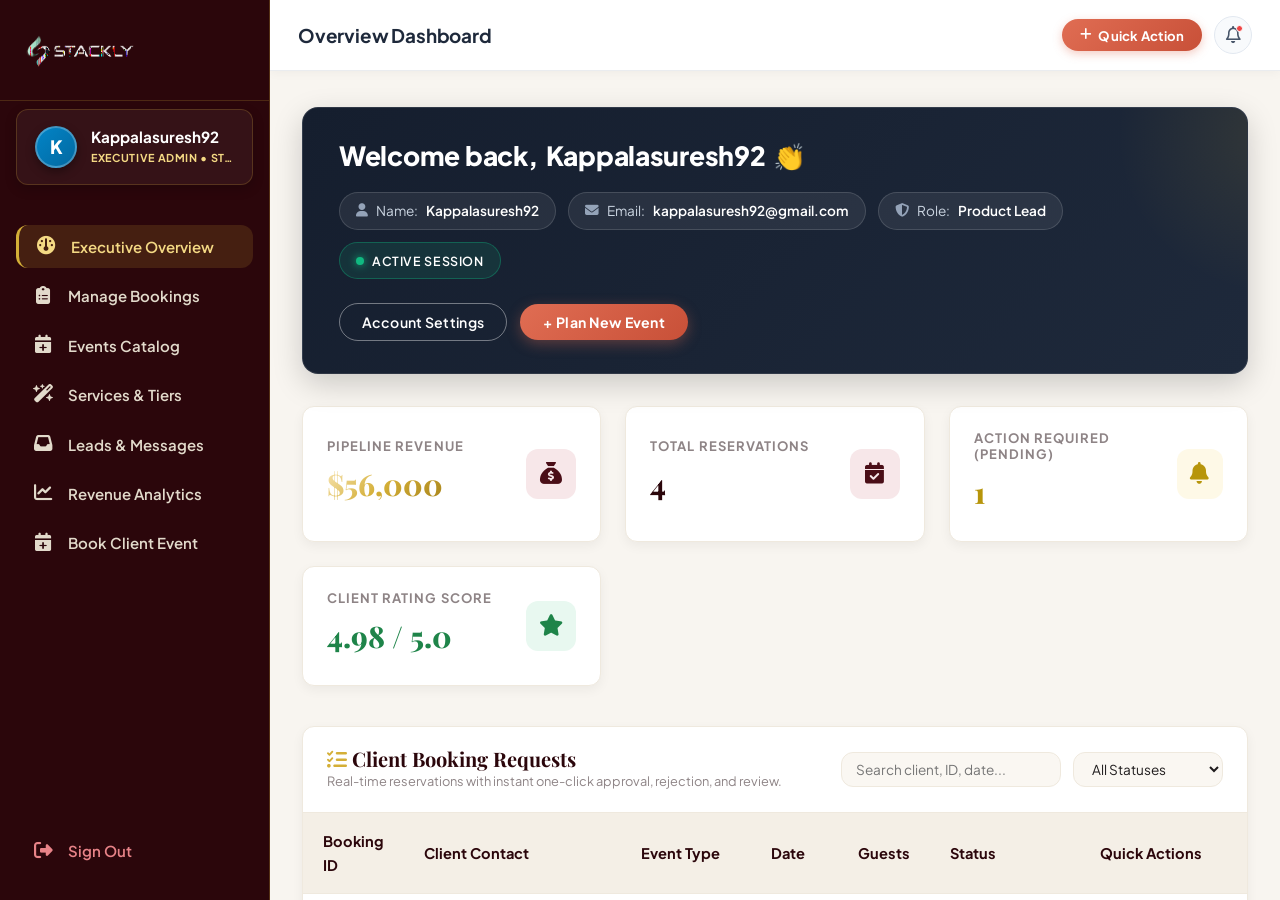
==== commit 5f7d9f13: "Fix dashboard navigation bar stability, mobile view adjustments, and restore Event Planner button la" ====
--- a/dashboard-admin.html
+++ b/dashboard-admin.html
@@ -9,7 +9,7 @@
   <link rel="stylesheet" href="https://cdnjs.cloudflare.com/ajax/libs/font-awesome/6.5.1/css/all.min.css">
   <link rel="stylesheet" href="css/style.css">
 </head>
-<body>
+<body class="dashboard-page">
 
   <div class="dashboard-layout">
     <!-- Sidebar / Drawer -->
@@ -95,7 +95,7 @@
 
             <div class="welcome-banner-actions">
               <button type="button" class="btn btn-outline-light btn-sm" onclick="document.querySelector('[data-tab=adm-services]').click()">Account Settings</button>
-              <button type="button" class="btn btn-plan-new btn-sm" onclick="document.querySelector('[data-tab=adm-book-event]').click()">+ Plan New Trip</button>
+              <button type="button" class="btn btn-plan-new btn-sm" onclick="document.querySelector('[data-tab=adm-book-event]').click()">+ Plan New Event</button>
             </div>
           </div>
           <!-- KPI Metrics Row -->
--- a/css/style.css
+++ b/css/style.css
@@ -2383,10 +2383,19 @@
 }
 
 /* Dashboards */
+body.dashboard-page, body:has(.dashboard-layout) {
+  overflow: hidden;
+  height: 100vh;
+  height: 100dvh;
+}
+
 .dashboard-layout {
   display: flex;
-  min-height: 100vh;
+  height: 100vh;
+  height: 100dvh;
+  overflow: hidden;
   background-color: #F8F5F0;
+  position: relative;
 }
 
 .dashboard-sidebar {
@@ -2397,6 +2406,9 @@
   flex-direction: column;
   flex-shrink: 0;
   border-right: 1px solid rgba(212, 175, 55, 0.25);
+  height: 100%;
+  overflow-y: auto;
+  -webkit-overflow-scrolling: touch;
   transition: var(--transition-smooth);
 }
 
@@ -2456,7 +2468,11 @@
   flex-grow: 1;
   display: flex;
   flex-direction: column;
+  height: 100%;
   overflow-y: auto;
+  -webkit-overflow-scrolling: touch;
+  min-width: 0;
+  position: relative;
 }
 
 .dashboard-topbar {
@@ -2466,10 +2482,11 @@
   align-items: center;
   justify-content: space-between;
   border-bottom: 1px solid #EAECEF;
-  box-shadow: 0 2px 10px rgba(0, 0, 0, 0.03);
+  box-shadow: 0 2px 10px rgba(0, 0, 0, 0.04);
   position: sticky;
   top: 0;
-  z-index: 90;
+  z-index: 1000;
+  flex-shrink: 0;
 }
 
 .topbar-left {
@@ -2873,6 +2890,28 @@
 .welcome-banner-actions .btn-plan-new:hover {
   transform: translateY(-2px);
   box-shadow: 0 6px 20px rgba(224, 109, 83, 0.5);
+}
+
+/* Featured Event & Panel Cards */
+.dashboard-featured-card {
+  background: linear-gradient(135deg, var(--burgundy-dark) 0%, #1A0306 100%);
+  color: var(--ivory-light);
+  border-radius: var(--radius-lg);
+  padding: 2rem 2.25rem;
+  border: 2px solid var(--gold);
+  box-shadow: var(--shadow-lg);
+  margin-bottom: 2.5rem;
+  position: relative;
+  overflow: hidden;
+}
+
+.dashboard-panel-card {
+  background: var(--ivory-light);
+  border-radius: var(--radius-lg);
+  padding: 2.25rem;
+  border: 1px solid rgba(212, 175, 55, 0.25);
+  box-shadow: var(--shadow-sm);
+  margin-bottom: 2rem;
 }
 
 /* Dashboard Production Timeline Stepper */
@@ -4211,6 +4250,33 @@
     justify-content: center;
     border-radius: 24px;
   }
+  .dashboard-featured-card {
+    padding: 1.5rem 1.25rem;
+    margin-bottom: 1.5rem;
+    border-radius: 14px;
+  }
+  .dashboard-panel-card {
+    padding: 1.25rem 1rem;
+    margin-bottom: 1.5rem;
+    border-radius: 12px;
+  }
+  .stats-cards-grid {
+    grid-template-columns: repeat(2, 1fr);
+    gap: 0.75rem;
+    margin-bottom: 1.5rem;
+  }
+  .stat-metric-card {
+    padding: 1rem 0.85rem;
+    border-radius: 10px;
+  }
+  .stat-metric-info .value {
+    font-size: 1.45rem;
+  }
+  .stat-metric-icon {
+    width: 40px;
+    height: 40px;
+    font-size: 1.15rem;
+  }
 }
 
 @media (max-width: 480px) {
@@ -4243,6 +4309,40 @@
   .dashboard-user-profile .btn {
     width: auto !important;
   }
+  .dashboard-topbar {
+    padding: 0.65rem 0.85rem;
+  }
+  .topbar-title {
+    font-size: 1rem;
+    white-space: nowrap;
+  }
+  .btn-quick-action {
+    padding: 0.35rem 0.65rem;
+    font-size: 0.72rem;
+  }
+  .topbar-bell-btn {
+    width: 36px;
+    height: 36px;
+    font-size: 0.95rem;
+  }
+  .stats-cards-grid {
+    grid-template-columns: repeat(2, 1fr);
+    gap: 0.55rem;
+  }
+  .stat-metric-card {
+    padding: 0.85rem 0.65rem;
+  }
+  .stat-metric-info h4 {
+    font-size: 0.68rem;
+  }
+  .stat-metric-info .value {
+    font-size: 1.25rem;
+  }
+  .stat-metric-icon {
+    width: 34px;
+    height: 34px;
+    font-size: 0.95rem;
+  }
   .dashboard-hamburger-btn {
     width: 44px !important;
     height: 44px !important;
@@ -4311,5 +4411,8 @@
     padding: 0.85rem 1.5rem;
     font-size: 0.95rem;
   }
-}
-
+  .stats-cards-grid {
+    grid-template-columns: 1fr;
+  }
+}
+
